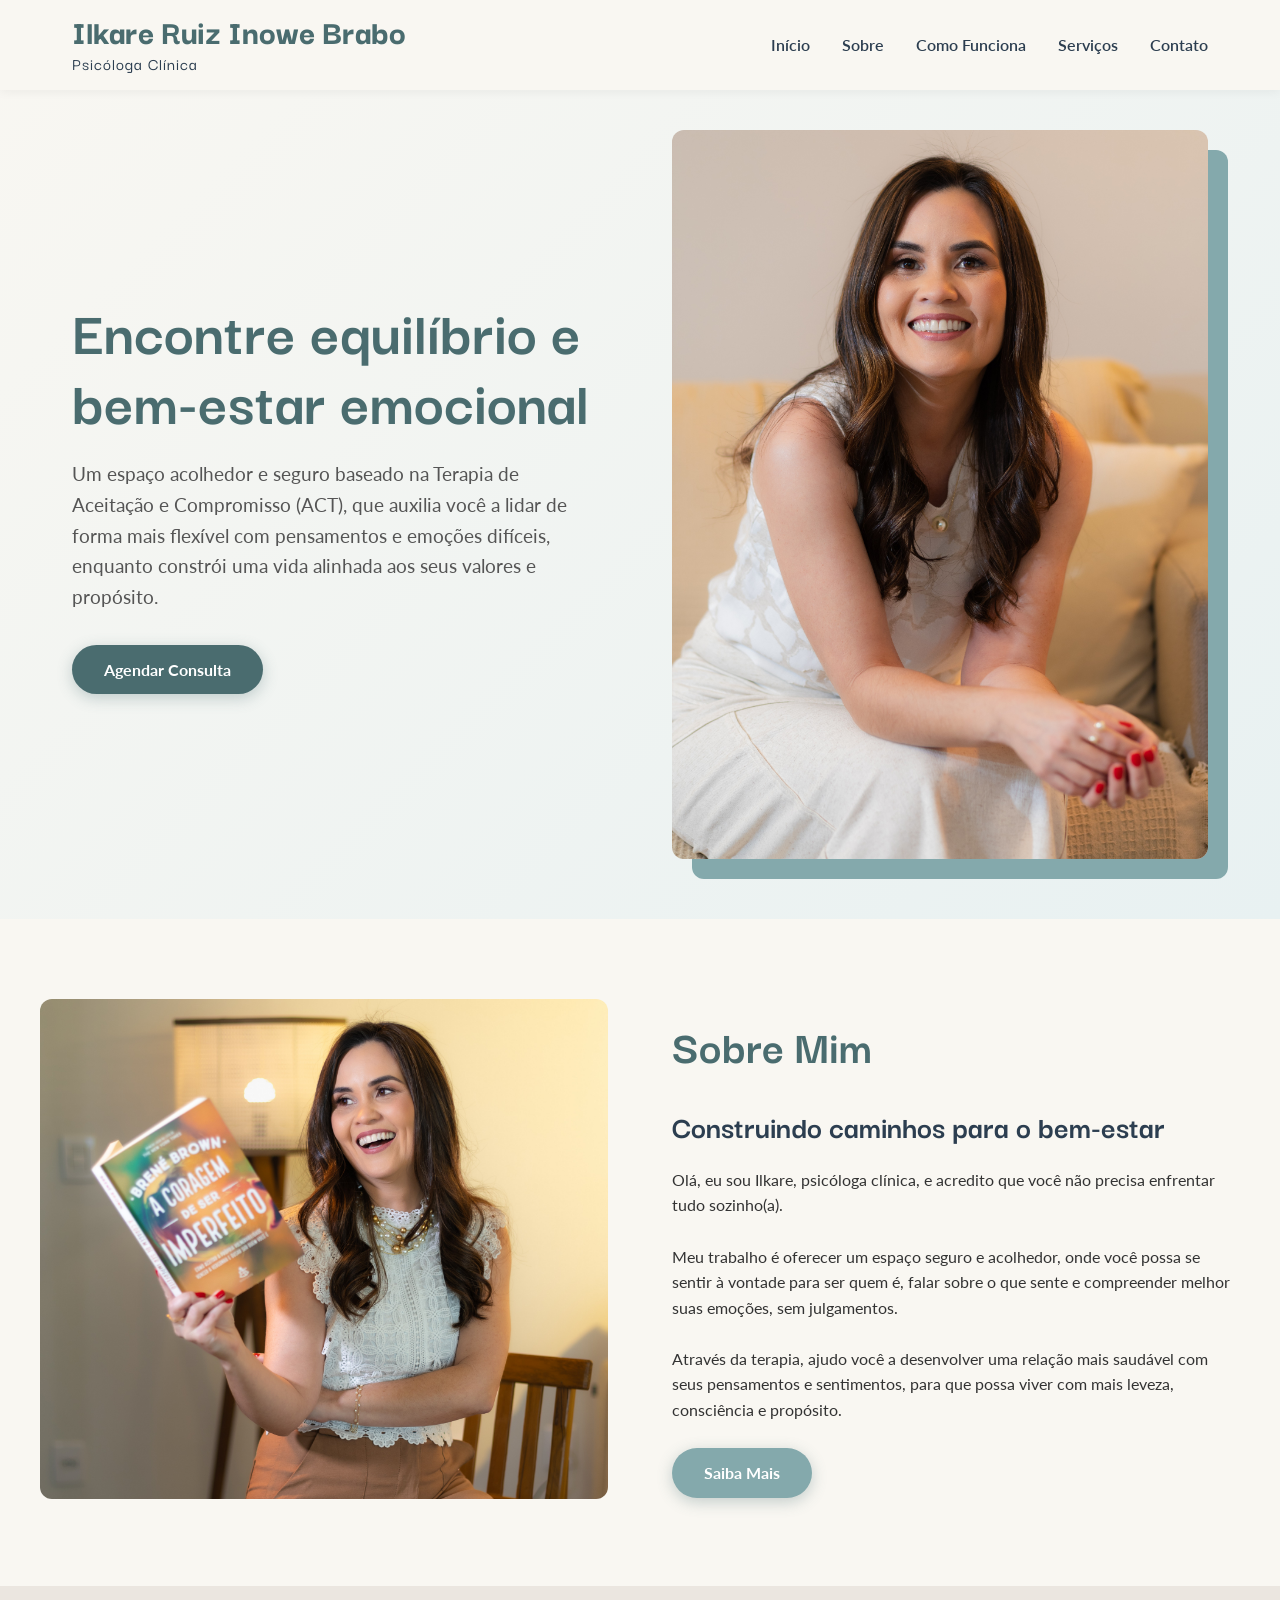
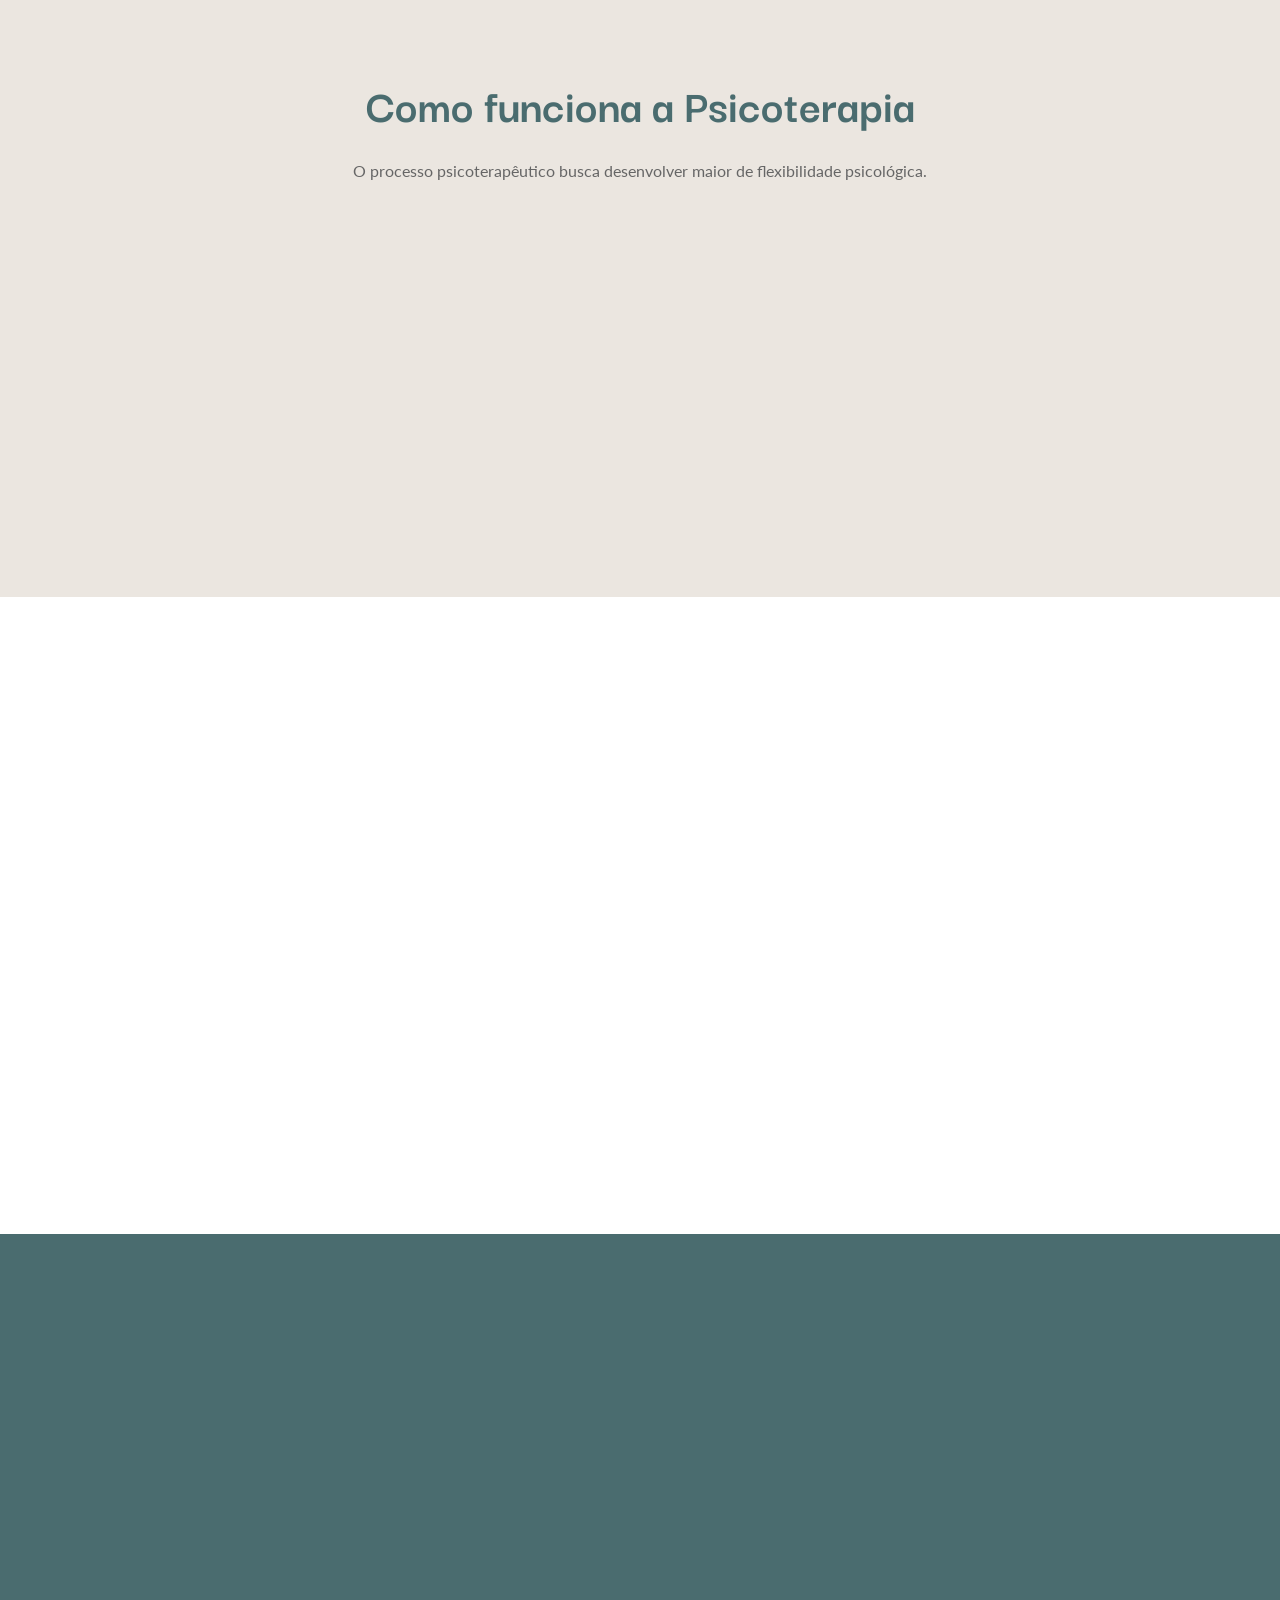
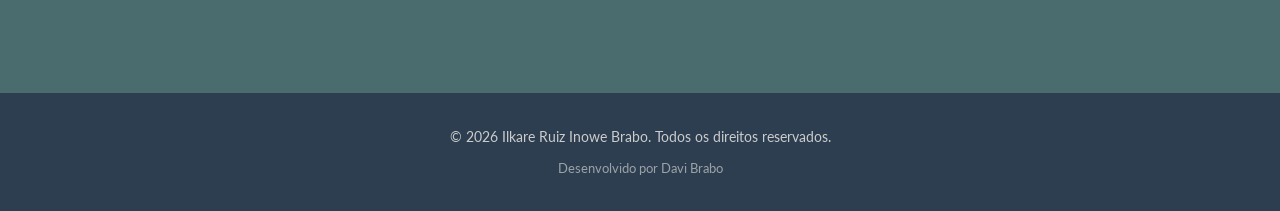
==== content/index.html @ 0fb1d7f4 "." ====
<!DOCTYPE html>
<html lang="pt-br">

<head>
    <meta charset="UTF-8">
    <meta name="viewport" content="width=device-width, initial-scale=1.0">
    <meta name="description"
        content="Psicologia Clínica - Atendimento especializado para equilíbrio emocional e bem-estar.">
    <link rel="stylesheet" href="estilos/estilo.css">
    <link rel="stylesheet" href="estilos/mediaquery.css">
    <link rel="stylesheet" href="https://fonts.googleapis.com/css2?family=Material+Symbols+Outlined" />
    <title>Ilkare Ruiz Brabo | Psicóloga Clínica</title>
    <meta name="google-site-verification" content="JiAU5RhtBglbFpOm03lmIRSncttemw6IICREUOoDnOw" />
</head>

<body>

    <header id="header">
        <div class="header-container">
            <div class="logo">
                <h1>Ilkare Ruiz Inowe Brabo</h1>
                <h2>Psicóloga Clínica</h2>
            </div>

            <span class="material-symbols-outlined" id="burguer" onclick="toggleMenu()">
                menu
            </span>

            <nav id="itens">
                <a href="#inicio" onclick="closeMenu()">Início</a>
                <a href="#sobre" onclick="closeMenu()">Sobre</a>
                <a href="#como-funciona" onclick="closeMenu()">Como Funciona</a>
                <a href="#servicos" onclick="closeMenu()">Serviços</a>
                <a href="#contato" onclick="closeMenu()">Contato</a>
            </nav>
        </div>
    </header>

    <section id="inicio">
        <div class="inicio-container">
            <div class="inicio-texto scroll-reveal">
                <h1>Encontre equilíbrio e bem-estar emocional</h1>
                <p>
                    Um espaço acolhedor e seguro baseado na Terapia de Aceitação e Compromisso (ACT), que auxilia você a lidar de forma mais flexível com pensamentos e emoções difíceis, enquanto constrói uma vida alinhada aos seus valores e propósito.
                </p>
                <a href="https://api.whatsapp.com/send?phone=5514996115090" class="btn-cta" target="_blank">Agendar
                    Consulta</a>
            </div>

            <div class="inicio-imagem scroll-reveal">
                <!-- Usando a imagem livro.png temporariamente, mas ideal seria uma foto profissional ou ilustra -->
                <img src="imagens/ILKARE BRABO - 2025-73.jpg" alt="Ambiente acolhedor de terapia">
            </div>
        </div>
    </section>

    <section id="sobre">
        <div class="sobre-container">
            <div class="sobre-imagem scroll-reveal">
                <img src="imagens/ILKARE BRABO - 2025-29.jpg" alt="Foto da Psicóloga">
            </div>
            <div class="sobre-texto scroll-reveal">
                <h2 class="section-title" style="text-align: left;">Sobre Mim</h2>
                <h3>Construindo caminhos para o bem-estar</h3>
                <p>
                    Olá, eu sou Ilkare, psicóloga clínica, e acredito que você não precisa enfrentar tudo sozinho(a).
                    <br><br>
                    Meu trabalho é oferecer um espaço seguro e acolhedor, onde você possa se sentir à vontade para ser
                    quem é, falar sobre o que sente e compreender melhor suas emoções, sem julgamentos.
                </p>
                <br>
                <p>
                    Através da terapia, ajudo você a desenvolver uma relação mais saudável com seus pensamentos e sentimentos, para que possa viver com mais leveza, consciência e propósito.
                </p>
                <br>
                <a onclick="abrirModal()" class="btn-cta"
                    style="background-color: var(--cor-secundaria); cursor: pointer; color: white;">Saiba Mais</a>
            </div>
        </div>
    </section>

    <section id="como-funciona">
        <h2 class="section-title scroll-reveal">Como funciona a Psicoterapia</h2>
        <p class="section-subtitle scroll-reveal">O processo psicoterapêutico busca desenvolver maior de flexibilidade
            psicológica.</p>

        <div class="steps-container">
            <div class="step-card scroll-reveal">
                <div class="step-number">01</div>
                <h3>Contato Inicial</h3>
                <p>Entre em contato pelo WhatsApp para tirar dúvidas e agendar seu primeiro horário.</p>
            </div>
            <div class="step-card scroll-reveal">
                <div class="step-number">02</div>
                <h3>Primeira Sessão</h3>
                <p>Um momento para nos conhecermos, entendermos suas demandas e alinharmos expectativas.</p>
            </div>
            <div class="step-card scroll-reveal">
                <div class="step-number">03</div>
                <h3>O Processo</h3>
                <p>Sessões semanais de 50 minutos de atendimento / Horário agendado / Avaliação e cuidado
                    individualizado</p>
            </div>
        </div>
    </section>

    <section id="servicos">
        <h2 class="section-title scroll-reveal">Áreas de Atuação</h2>
        <div class="servicos-grid">
            <div class="servico-card scroll-reveal">
                <span class="material-symbols-outlined"
                    style="font-size: 40px; color: var(--cor-primaria);">devices</span>
                <h3>Atendimento Online</h3>
                <!-- <ul style="text-align: left; padding-left: 20px; line-height: 1.8; margin-top: 10px;">
                    <li>Ansiedade e preocupação excessiva.</li>
                    <li>Estresse e sobrecarga emocional.</li>
                    <li>Autocrítica e baixa autoestima.</li>
                    <li>Dificuldade em lidar com emoções.</li>
                    <li>Relacionamentos e vínculos.</li>
                    <li>Momentos de transição (mudanças, decisões, fases da vida)</li>
                </ul> -->
                <p>Terapia no conforto da sua casa, com a mesma qualidade e ética do presencial.</p>
            </div>
            <div class="servico-card scroll-reveal">
                <span class="material-symbols-outlined"
                    style="font-size: 40px; color: var(--cor-primaria);">self_improvement</span>
                <h3>Psicoterapia Individual</h3>
                <ul style="text-align: left; padding-left: 20px; line-height: 1.8; margin-top: 10px;">
                    <li>Ansiedade e preocupação excessiva.</li>
                    <li>Estresse e sobrecarga emocional.</li>
                    <li>Autocrítica e baixa autoestima.</li>
                    <li>Dificuldade em lidar com emoções.</li>
                    <li>Relacionamentos e vínculos.</li>
                    <li>Momentos de transição (mudanças, decisões, fases da vida)</li>
                </ul>
            </div>
            <div class="servico-card scroll-reveal">
                <span class="material-symbols-outlined"
                    style="font-size: 40px; color: var(--cor-primaria);">psychology</span>
                <h3>Palestras e encontros</h3>
                <p>Levo conteúdos sobre saúde emocional de forma acessível, prática e
                    acolhedora, ajudando pessoas e grupos a lidarem melhor com seus pensamentos, emoções e desafios do
                    dia a dia.</p>
            </div>
        </div>
    </section>

    <section id="contato">
        <div class="contato-container scroll-reveal">
            <h2 class="section-title" style="color: white; margin-bottom: 0.5rem;">Vamos conversar?</h2>
            <p>Agende sua consulta ou tire suas dúvidas.</p>

            <div class="contato-info">
                <p>
                    <span class="material-symbols-outlined">mail</span>
                    ilkareib@gmail.com.br
                </p>
                <p>
                    <span class="material-symbols-outlined">call</span>
                    (14) 99159-9009
                </p>
            </div>

            <br>
            <a href="https://api.whatsapp.com/send?phone=5514996115090" class="btn-cta"
                style="background-color: white; color: var(--cor-primaria);">Chamar no WhatsApp</a>
        </div>
    </section>

    <!-- MODAL "SAIBA MAIS" -->
    <div id="modalSaibaMais" class="modal-overlay">
        <div class="modal-content">
            <span class="modal-close" onclick="fecharModal()">&times;</span>
            <div class="modal-body">
                <img src="imagens/livro.png" alt="Foto da Psicóloga" class="modal-img">
                <h2 class="section-title" style="margin-top: 0; font-size: 2rem;">Minha Trajetória</h2>
                <h3 style="text-align: center; color: var(--cor-secundaria); font-size: 1.2rem; margin-bottom: 1.5rem;">
                    Construindo caminhos para o bem-estar</h3>
                <br>
                <p><strong>Formação e Especializações:</strong><br> <strong>Psicóloga Clínica Especialista:</strong>Terapia
                    Cognitivo-Comportamental e Contextuais <br>
                    <strong>Qualificação Profissional</strong> - Graduada em Psicologia e Pedagogia <br>
                    <strong>Experiência Profissional</strong> - atuo ajudando pessoas a entender melhor suas emoções, pensamentos e
                    comportamentos, para construir uma vida com maior flexibilidade psicológica e sentido. <br>
                    </p>
                <p> <strong>Abordagem Terapêutica</strong> - focada na Terapia de Aceitação e compromisso para desenvolver flexibilidade
                    psicológica, aceitação da experiência interna e alinhamento de ações com seus valores pessoais.</p>
                <br>
                <div style="text-align: center; margin-top: 1.5rem;">
                    <a href="https://api.whatsapp.com/send?phone=5514996115090" class="btn-cta" target="_blank"
                        style="padding: 10px 20px; font-size: 0.9rem;">Agendar Consulta</a>
                </div>
            </div>
        </div>
    </div>

    <footer>
        <p>&copy; 2026 Ilkare Ruiz Inowe Brabo. Todos os direitos reservados.</p>
        <p style="font-size: 0.8rem; margin-top: 10px; opacity: 0.7;">Desenvolvido por Davi Brabo</p>
    </footer>

    <script src="javascript.js"></script>
</body>

</html>
---- content/estilos/estilo.css ----
@charset "UTF-8";

@import url('https://fonts.googleapis.com/css2?family=Darker+Grotesque:wght@300..900&family=Lato:wght@300;400;700&display=swap');

:root {
    /* Paleta de Cores - Inspirada em natureza e tranquilidade */
    --cor-primaria: #4A6C6F;
    /* Verde musgo suave */
    --cor-secundaria: #84A9AC;
    /* Azul esverdeado claro */
    --cor-fundo: #F9F7F2;
    /* Off-white quente */
    --cor-fundo-alt: #EBE6E0;
    /* Bege suave para seções alternadas */
    --cor-texto: #333333;
    --cor-titulo: #2C3E50;
    --cor-destaque: #D4A373;
    /* Um tom terroso/dourado para detalhes */
    --branco: #FFFFFF;

    /* Tipografia */
    --fonte-titulo: 'Darker Grotesque', sans-serif;
    --fonte-texto: 'Lato', sans-serif;

    /* Espaçamentos e Layout */
    --max-width: 1200px;
    --header-height: 90px;
    --border-radius: 12px;
}

* {
    margin: 0;
    padding: 0;
    box-sizing: border-box;
}

html {
    scroll-behavior: smooth;
    font-size: 16px;
}

body {
    font-family: var(--fonte-texto);
    background-color: var(--cor-fundo);
    color: var(--cor-texto);
    line-height: 1.6;
    overflow-x: hidden;
}

/* --- HEADER --- */
header {
    position: fixed;
    top: 0;
    left: 0;
    width: 100%;
    height: var(--header-height);
    background-color: rgba(249, 247, 242, 0.95);
    backdrop-filter: blur(10px);
    z-index: 1000;
    box-shadow: 0 2px 10px rgba(0, 0, 0, 0.05);
    transition: all 0.3s ease;
}

.header-container {
    max-width: var(--max-width);
    margin: 0 auto;
    height: 100%;
    display: flex;
    align-items: center;
    justify-content: space-between;
    padding: 0 2rem;
    transition: padding 0.5s ease-in-out;
}

.logo {
    display: flex;
    flex-direction: column;
    align-items: flex-start;
}

header h1 {
    font-family: var(--fonte-titulo);
    font-size: 2.2rem;
    color: var(--cor-primaria);
    font-weight: 800;
    line-height: 1;
}

header h2 {
    font-family: var(--fonte-titulo);
    font-size: 1.1rem;
    font-weight: 500;
    color: var(--cor-titulo);
    letter-spacing: 1px;
}

/* MENU */
#burguer {
    display: none;
    font-size: 2rem;
    cursor: pointer;
    color: var(--cor-primaria);
}

nav#itens {
    display: flex;
    gap: 2rem;
}

nav#itens a {
    text-decoration: none;
    color: var(--cor-titulo);
    font-weight: 600;
    font-size: 1rem;
    transition: color 0.3s ease;
    position: relative;
}

nav#itens a::after {
    content: '';
    position: absolute;
    width: 0;
    height: 2px;
    bottom: -4px;
    left: 0;
    background-color: var(--cor-destaque);
    transition: width 0.3s ease;
}

nav#itens a:hover {
    color: var(--cor-primaria);
}

nav#itens a:hover::after {
    width: 100%;
}

/* --- SECTION (INÍCIO) --- */
#inicio {
    padding-top: calc(var(--header-height) + 40px);
    padding-bottom: 60px;
    min-height: 90vh;
    display: flex;
    align-items: center;
    background: linear-gradient(135deg, var(--cor-fundo) 0%, #E8F1F2 100%);
}

.inicio-container {
    max-width: var(--max-width);
    margin: 0 auto;
    display: grid;
    grid-template-columns: 1fr 1fr;
    gap: 4rem;
    padding: 0 2rem;
    align-items: center;
    transition: all 0.5s ease-in-out;
}

.inicio-texto {
    transition: all 0.5s ease-in-out;
}

.inicio-texto h1 {
    font-family: var(--fonte-titulo);
    font-size: clamp(3rem, 5vw, 4.5rem);
    line-height: 1.1;
    color: var(--cor-primaria);
    margin-bottom: 1.5rem;
}

.inicio-texto p {
    font-size: 1.2rem;
    color: #555;
    margin-bottom: 2rem;
    max-width: 500px;
}

.btn-cta {
    display: inline-block;
    padding: 12px 32px;
    background-color: var(--cor-primaria);
    color: white;
    text-decoration: none;
    font-weight: 700;
    border-radius: 50px;
    transition: transform 0.3s ease, background-color 0.3s ease, box-shadow 0.3s ease;
    box-shadow: 0 4px 15px rgba(74, 108, 111, 0.3);
}

.btn-cta:hover {
    background-color: #3A5558;
    transform: translateY(-3px);
    box-shadow: 0 6px 20px rgba(74, 108, 111, 0.4);
}

.inicio-imagem {
    position: relative;
    display: flex;
    justify-content: center;
    transition: all 0.5s ease-in-out;
}

.inicio-imagem img {
    max-width: 100%;
    height: auto;
    border-radius: var(--border-radius);
    box-shadow: 20px 20px 0 var(--cor-secundaria);
    transition: transform 0.5s ease, box-shadow 0.5s ease-in-out;
}

.inicio-imagem:hover img {
    transform: scale(1.02);
}

/* --- SEÇÕES GERAIS --- */
section {
    padding: 80px 2rem;
}

.section-title {
    text-align: center;
    font-family: var(--fonte-titulo);
    font-size: 3rem;
    color: var(--cor-primaria);
    margin-bottom: 1rem;
}

.section-subtitle {
    text-align: center;
    max-width: 700px;
    margin: 0 auto 4rem auto;
    color: #666;
}

#sobre {
    background-color: var(--cor-branco);
}

.sobre-container {
    max-width: var(--max-width);
    margin: 0 auto;
    display: grid;
    grid-template-columns: 1fr 1fr;
    gap: 4rem;
    align-items: center;
    transition: all 0.5s ease-in-out;
}

.sobre-imagem img {
    width: 100%;
    border-radius: var(--border-radius);
    object-fit: cover;
    object-position: top;
    height: 100%;
    max-height: 500px;
    transition: transform .5s;
}

.sobre-imagem:hover img {
    transform: scale(1.01);
}

.sobre-texto h3 {
    font-family: var(--fonte-titulo);
    font-size: 2rem;
    color: var(--cor-titulo);
    margin-bottom: 1rem;
}

#como-funciona {
    background-color: var(--cor-fundo-alt);
}

.steps-container {
    max-width: var(--max-width);
    margin: 0 auto;
    display: grid;
    grid-template-columns: repeat(auto-fit, minmax(250px, 1fr));
    gap: 2rem;
    transition: all 0.5s ease-in-out;
}

.step-card {
    background: var(--branco);
    padding: 2rem;
    border-radius: var(--border-radius);
    border: 1px solid #eee;
    text-align: center;
    transition: all 0.3s ease;
}

.step-card:hover {
    border-color: var(--cor-secundaria);
    box-shadow: 0 10px 30px rgba(0, 0, 0, 0.08);
}

.step-number {
    font-family: var(--fonte-titulo);
    font-size: 4rem;
    color: var(--cor-secundaria);
    opacity: 0.5;
    line-height: 1;
    margin-bottom: 1rem;
}

.step-card h3 {
    color: var(--cor-primaria);
    margin-bottom: 1rem;
}

/* --- FIX: Centralizar o 3º card de "Como Funciona" em telas médias (2 colunas) --- */
@media (max-width: 920px) and (min-width: 630px) {
    .steps-container {
        /* Força a ser 2 colunas */
        grid-template-columns: 1fr 1fr;
    }
    .steps-container .step-card:last-child:nth-child(3) {
        /* O último e terceiro item estica por ambas colunas, mas enviamos pro centro */
        grid-column: 1 / -1;
        justify-self: center;
        /* Dá a largura exata que teria se fosse uma coluna normal do grid (50% menos a metade do gap de 2rem) */
        width: calc(50% - 1rem);
    }
}

#servicos {
    background-color: var(--branco);
}

.servicos-grid {
    max-width: var(--max-width);
    margin: 0 auto;
    display: grid;
    grid-template-columns: repeat(auto-fit, minmax(300px, 1fr));
    gap: 2rem;
    transition: all 0.5s ease-in-out;
}

.servico-card {
    background: var(--cor-fundo);
    padding: 2.5rem;
    border-radius: var(--border-radius);
    border: 1px solid #eee;
    transition: all 0.3s ease;
    text-align: center;
}

.servico-card:hover {
    border-color: var(--cor-secundaria);
    box-shadow: 0 10px 30px rgba(0, 0, 0, 0.08);
}

.servico-card h3 {
    color: var(--cor-primaria);
    margin-bottom: 1rem;
    font-size: 1.5rem;
}

/* --- FIX: Centralizar o 3º card de "Serviços" em telas médias (2 colunas) --- */
@media (max-width: 1040px) and (min-width: 690px) {
    .servicos-grid {
        grid-template-columns: 1fr 1fr;
    }
    .servicos-grid .servico-card:last-child:nth-child(3) {
        grid-column: 1 / -1;
        justify-self: center;
        width: calc(50% - 1rem); 
    }
}

/* --- CONTATO --- */
#contato {
    background-color: var(--cor-primaria);
    color: white;
    text-align: center;
}

.contato-container {
    max-width: 800px;
    margin: 0 auto;
}

#contato h2 {
    color: white;
}

.contato-info {
    margin-top: 2rem;
    font-size: 1.2rem;
}

.contato-info p {
    margin: 10px 0;
    display: flex;
    align-items: center;
    justify-content: center;
    gap: 10px;
}

footer {
    background-color: #2C3E50;
    color: #ccc;
    padding: 2rem;
    text-align: center;
    font-size: 0.9rem;
}

/* --- ANIMAÇÕES E RESPONSIVIDADE --- */
.scroll-reveal {
    opacity: 0;
    transform: translateY(30px);
    transition: all 0.8s cubic-bezier(0.5, 0, 0, 1);
}

.scroll-reveal.visible {
    opacity: 1;
    transform: translateY(0);
}

/* --- MODAL --- */
.modal-overlay {
    position: fixed;
    top: 0;
    left: 0;
    width: 100%;
    height: 100%;
    background-color: rgba(0, 0, 0, 0.6);
    z-index: 2000;
    display: none;
    align-items: center;
    justify-content: center;
    opacity: 0;
    transition: opacity 0.3s ease;
}

.modal-overlay.active {
    display: flex;
    opacity: 1;
}

.modal-content {
    background-color: var(--branco);
    padding: 2.5rem;
    border-radius: var(--border-radius);
    max-width: 600px;
    width: 90%;
    max-height: 85vh;
    overflow-y: auto;
    position: relative;
    transform: translateY(20px);
    transition: transform 0.3s ease;
    box-shadow: 0 15px 30px rgba(0,0,0,0.2);
}

.modal-overlay.active .modal-content {
    transform: translateY(0);
}

.modal-close {
    position: absolute;
    top: 15px;
    right: 20px;
    font-size: 2.5rem;
    color: #999;
    cursor: pointer;
    line-height: 1;
    transition: color 0.2s;
}

.modal-close:hover {
    color: var(--cor-primaria);
}

.modal-img {
    width: 120px;
    height: 120px;
    border-radius: 50%;
    object-fit: cover;
    display: block;
    margin: 0 auto 1.5rem auto;
    box-shadow: 0 5px 15px rgba(0,0,0,0.1);
}
---- content/estilos/mediaquery.css ----
@charset "UTF-8";

@media (max-width: 768px) {
    header {
        padding: 0 1rem;
    }

    .header-container {
        padding: 0;
    }

    #burguer {
        display: block;
    }

    nav#itens {
        display: block;
        position: absolute;
        top: var(--header-height);
        right: 0;
        background-color: var(--branco);
        width: 100%;
        height: 0;
        overflow: hidden;
        transition: height 0.3s ease;
        box-shadow: 0 4px 6px rgba(0, 0, 0, 0.1);
        text-align: center;
    }

    nav#itens.ativo {
        height: auto;
        padding-bottom: 20px;
        border-top: 1px solid #eee;
    }

    nav#itens a {
        display: block;
        padding: 15px;
        color: var(--cor-texto);
        border-bottom: 1px solid #f0f0f0;
    }

    .inicio-container,
    .sobre-container {
        grid-template-columns: 1fr;
        text-align: center;
    }

    .inicio-texto {
        margin: 0 auto;
    }

    .inicio-imagem {
        order: -1;
        /* Imagem acima no mobile */
        margin-bottom: 2rem;
    }

    .inicio-imagem img {
        box-shadow: 10px 10px 0 var(--cor-secundaria);
    }
}
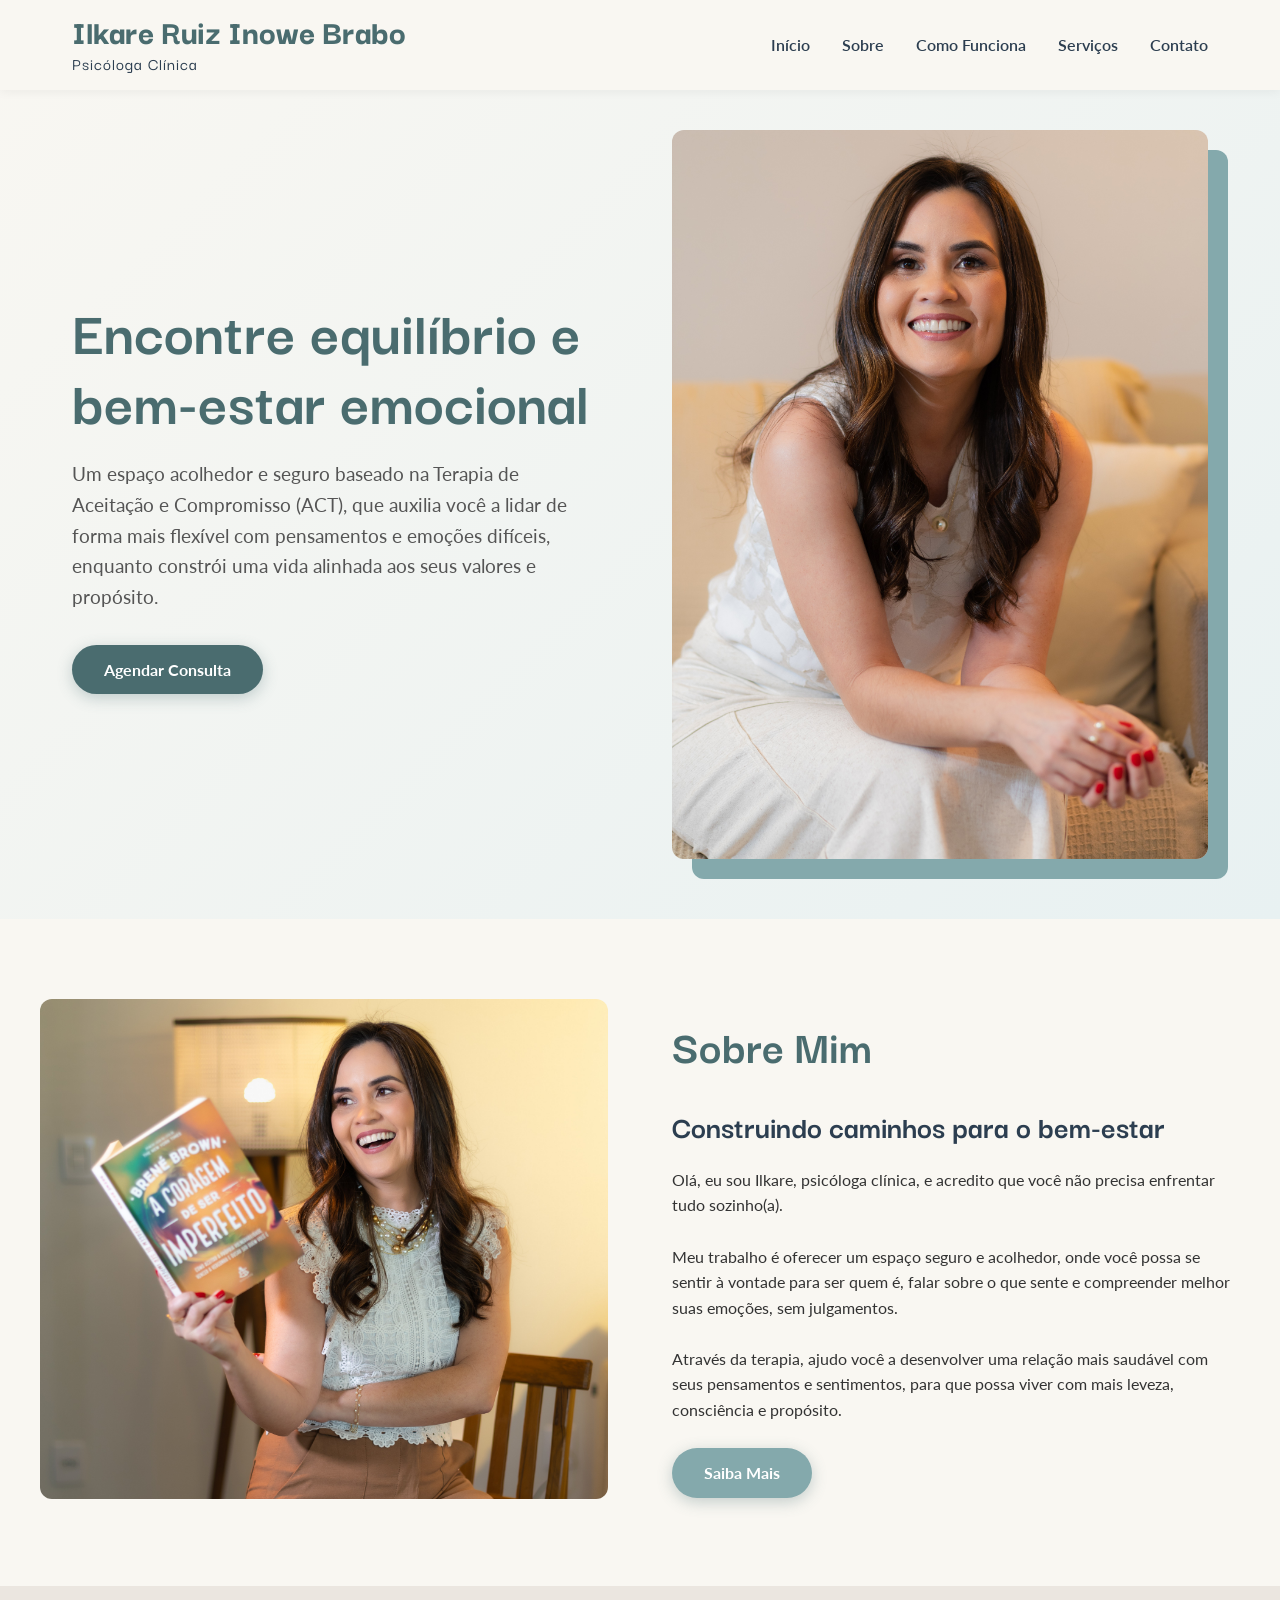
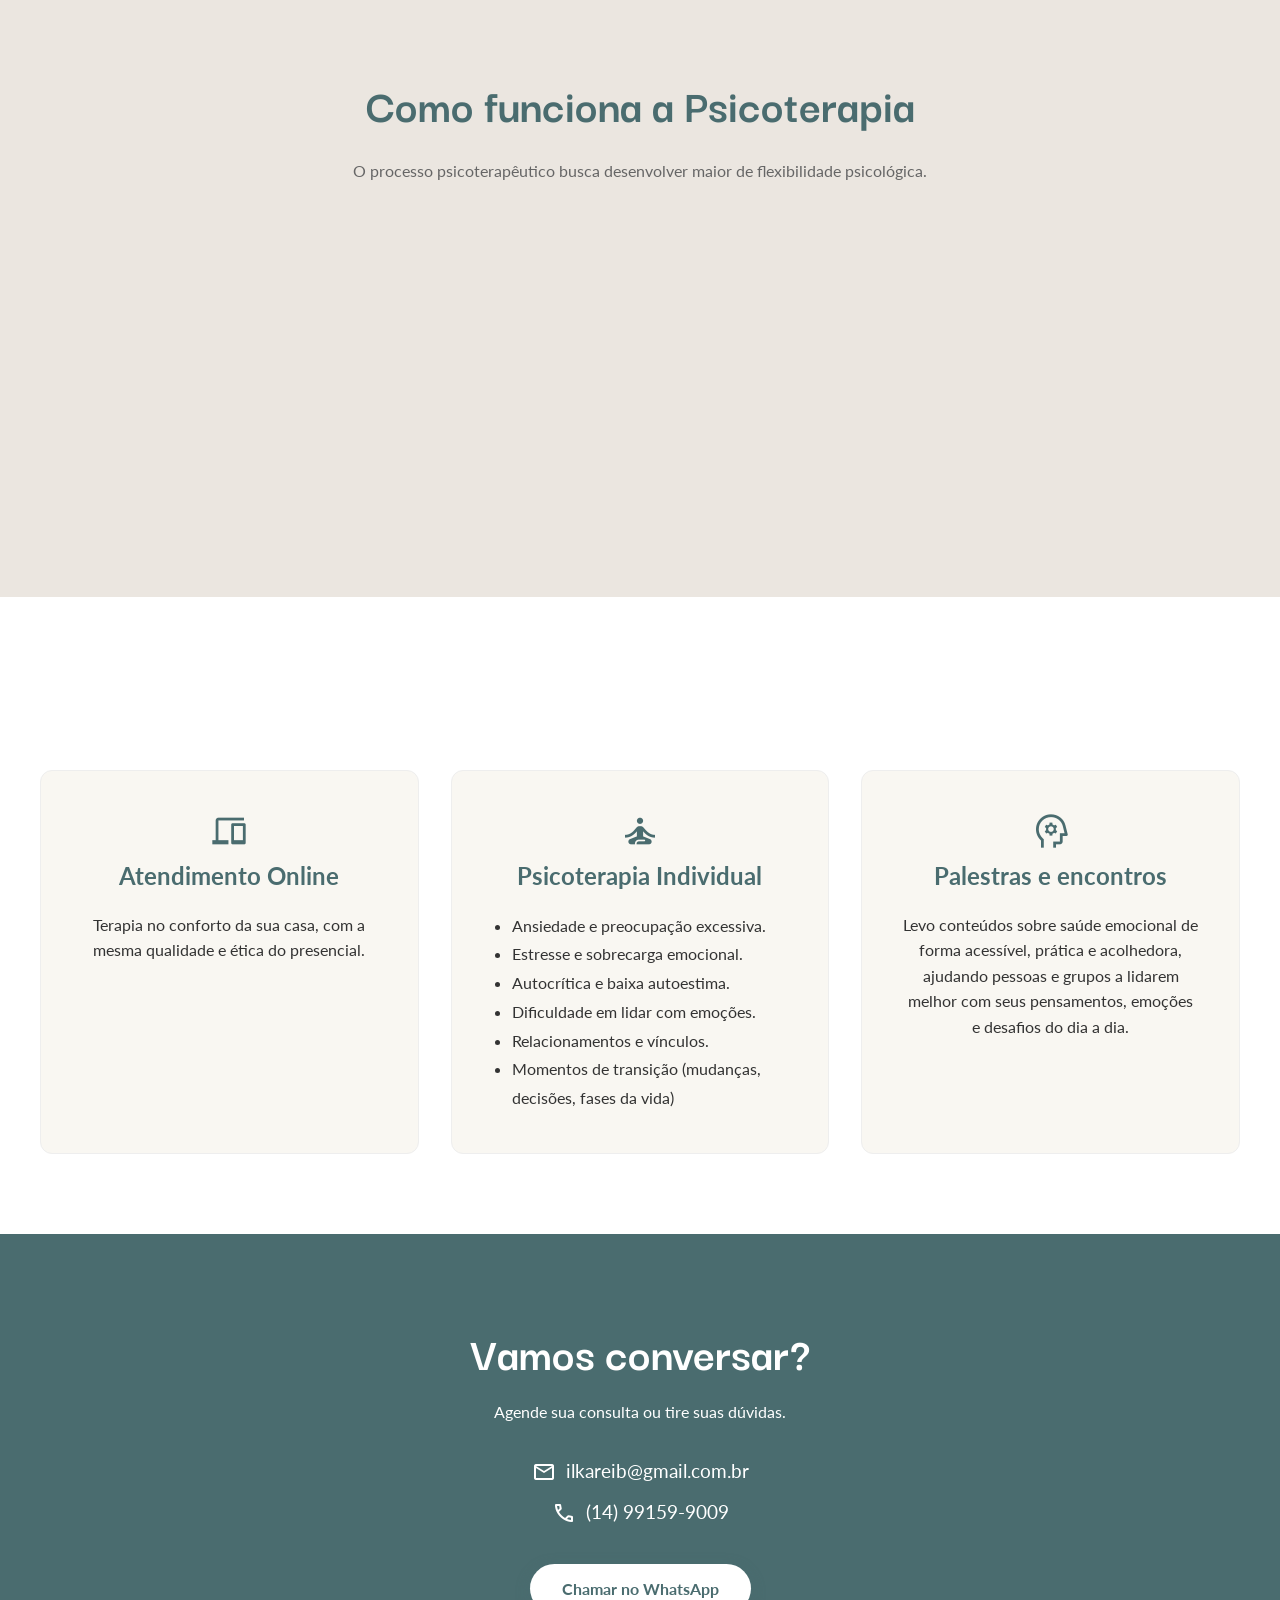
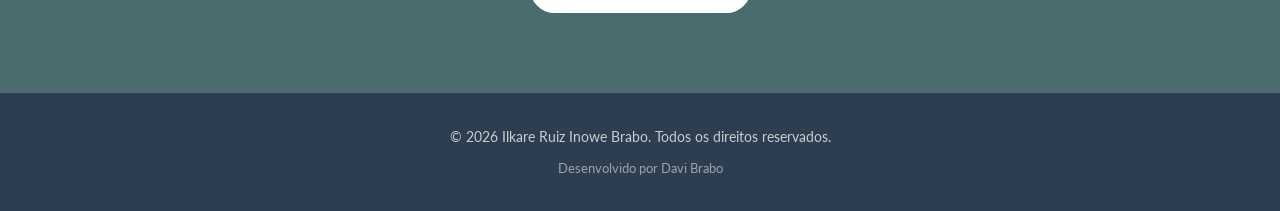
==== commit e15b8b48: "." ====
--- a/content/index.html
+++ b/content/index.html
@@ -4,13 +4,19 @@
 <head>
     <meta charset="UTF-8">
     <meta name="viewport" content="width=device-width, initial-scale=1.0">
-    <meta name="description"
-        content="Psicologia Clínica - Atendimento especializado para equilíbrio emocional e bem-estar.">
     <link rel="stylesheet" href="estilos/estilo.css">
     <link rel="stylesheet" href="estilos/mediaquery.css">
     <link rel="stylesheet" href="https://fonts.googleapis.com/css2?family=Material+Symbols+Outlined" />
     <title>Ilkare Ruiz Brabo | Psicóloga Clínica</title>
     <meta name="google-site-verification" content="JiAU5RhtBglbFpOm03lmIRSncttemw6IICREUOoDnOw" />
+
+    <!--  Descrição do Conteúdo  -->
+    <meta name="title" content="Psicóloga Clínica | Terapia Online | Ilkare Psi">
+
+    <meta name="description" content="Psicóloga clínica especializada em Terapia Cognitivo-Comportamental (TCC) e Terapia de Aceitação e Compromisso (ACT). Atendimento acolhedor para promover bem-estar emocional e qualidade de vida.">
+
+    <meta name="keywords" content="psicóloga, psicóloga clínica, terapia online, psicoterapia, TCC, ACT, saúde mental, ansiedade, autoestima, bem-estar emocional">
+
 </head>
 
 <body>
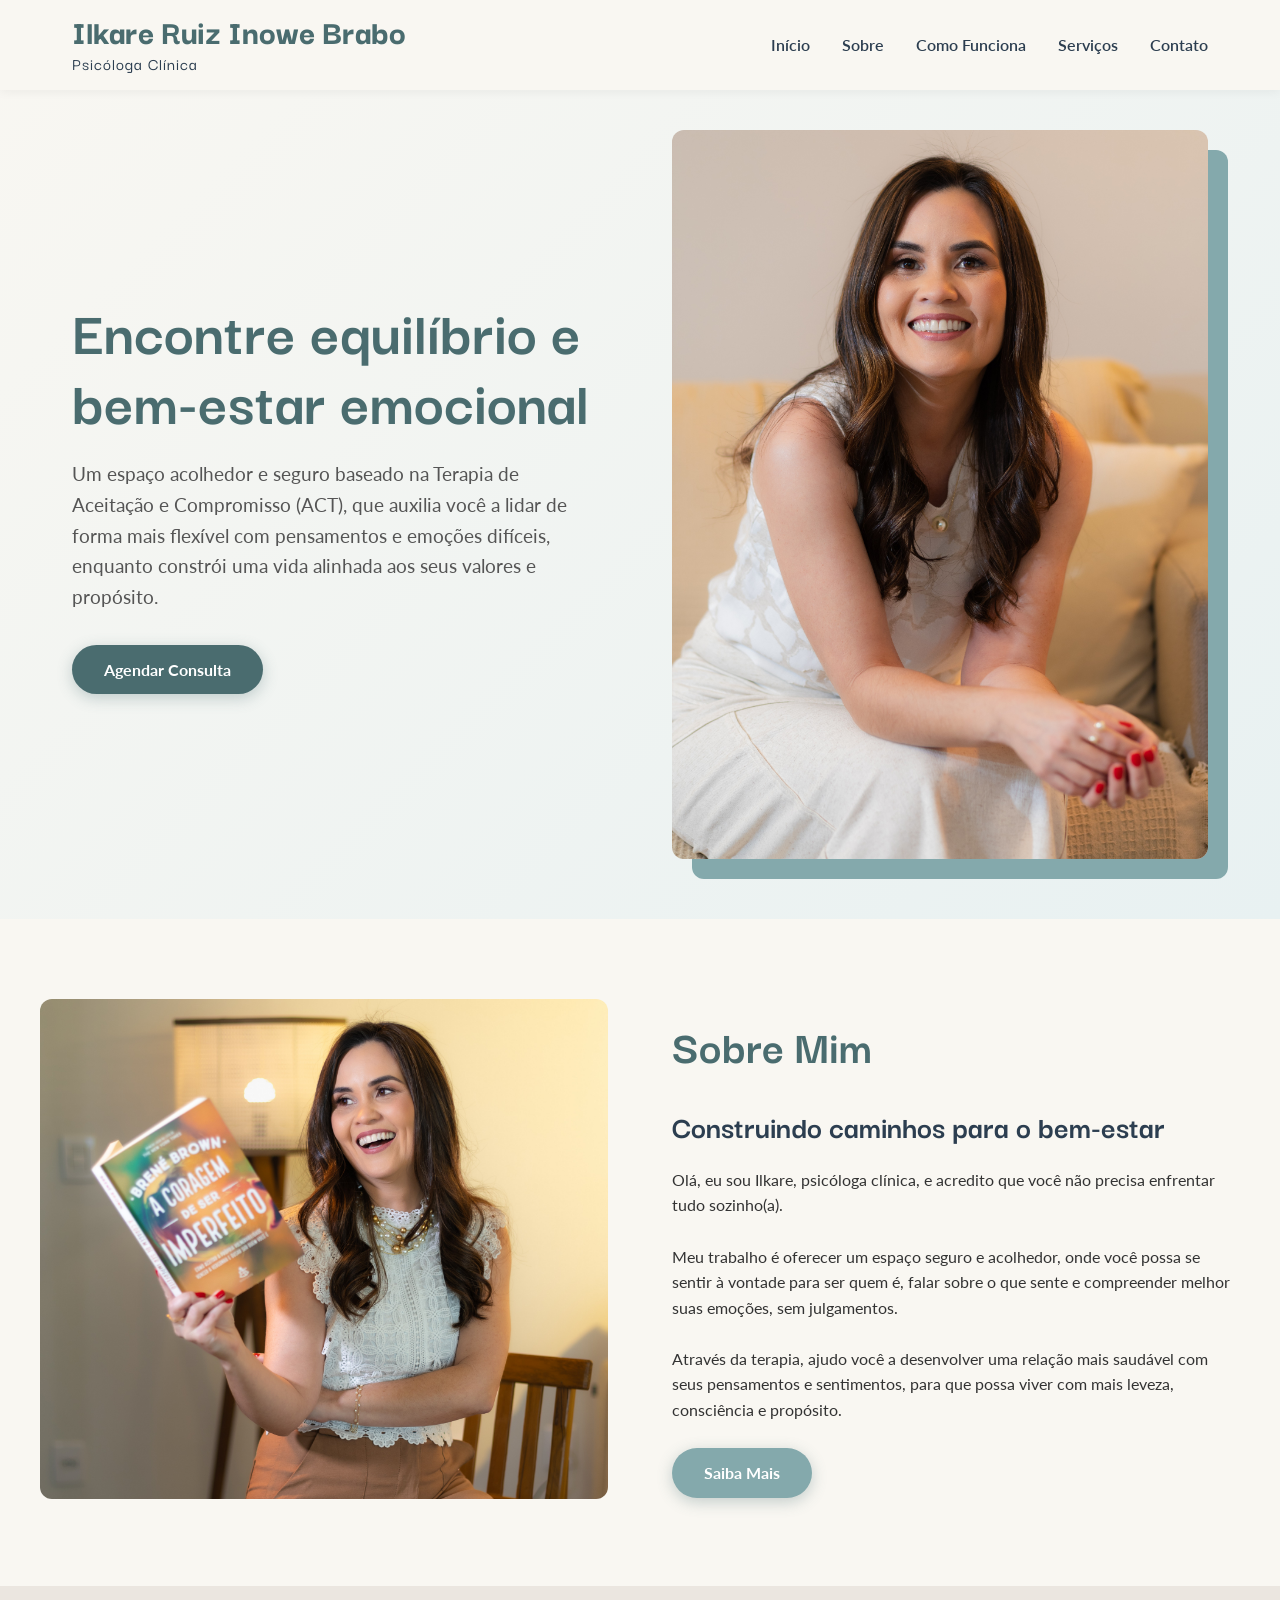
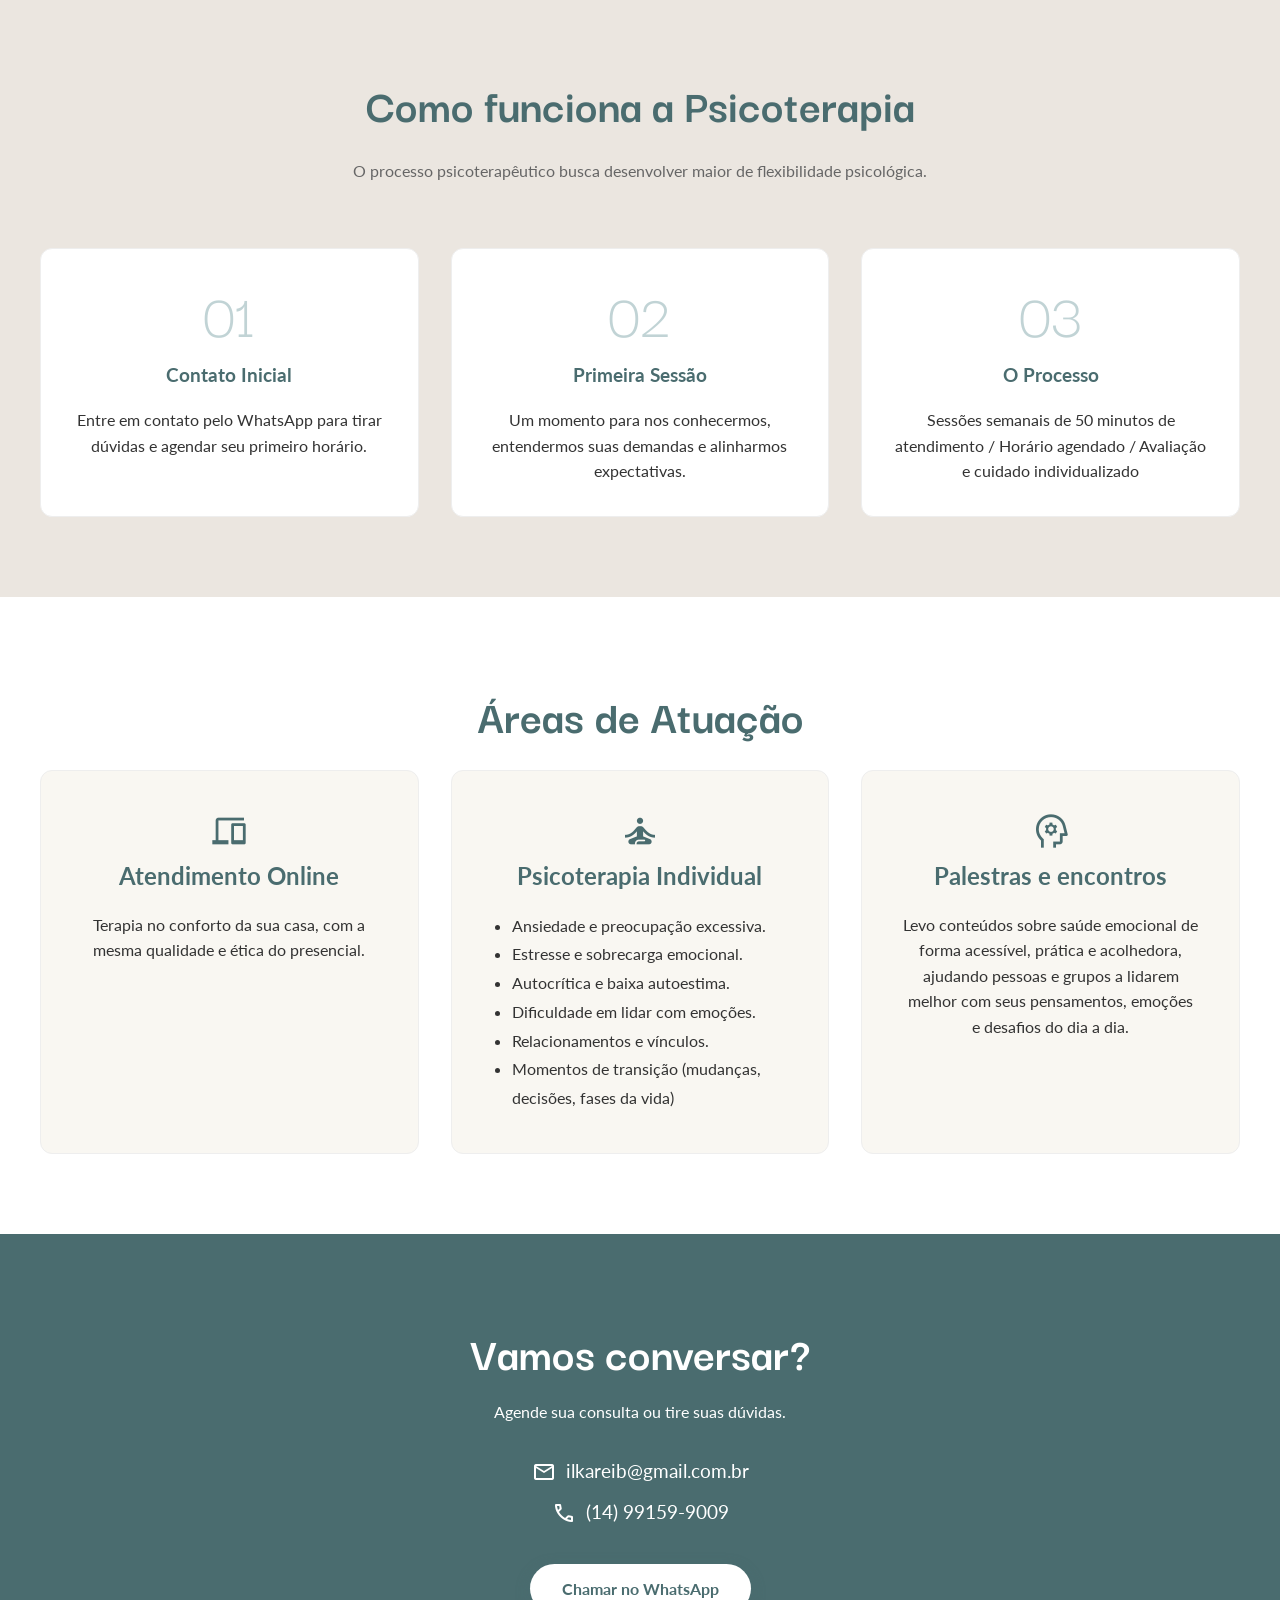
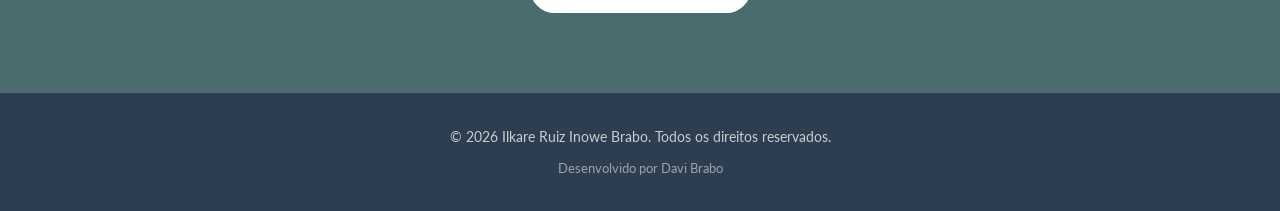
==== commit cae80ca0: "." ====
--- a/content/index.html
+++ b/content/index.html
@@ -16,6 +16,13 @@
     <meta name="description" content="Psicóloga clínica especializada em Terapia Cognitivo-Comportamental (TCC) e Terapia de Aceitação e Compromisso (ACT). Atendimento acolhedor para promover bem-estar emocional e qualidade de vida.">
 
     <meta name="keywords" content="psicóloga, psicóloga clínica, terapia online, psicoterapia, TCC, ACT, saúde mental, ansiedade, autoestima, bem-estar emocional">
+
+    <!-- Open Graph (WhatsApp, Facebook, Discord etc.) -->
+    <meta property="og:type" content="website">
+    <meta property="og:url" content="https://ilkarepsi.com">
+    <meta property="og:title" content="Ilkare Psi | Psicóloga Clínica">
+    <meta property="og:description" content="Atendimento psicológico acolhedor com foco em saúde emocional, bem-estar e qualidade de vida.">
+    <meta property="og:image" content="https://davifire-git.github.io/Pessoal/content/imagens/ILKARE BRABO - 2025-73.jpg">
 
 </head>
 
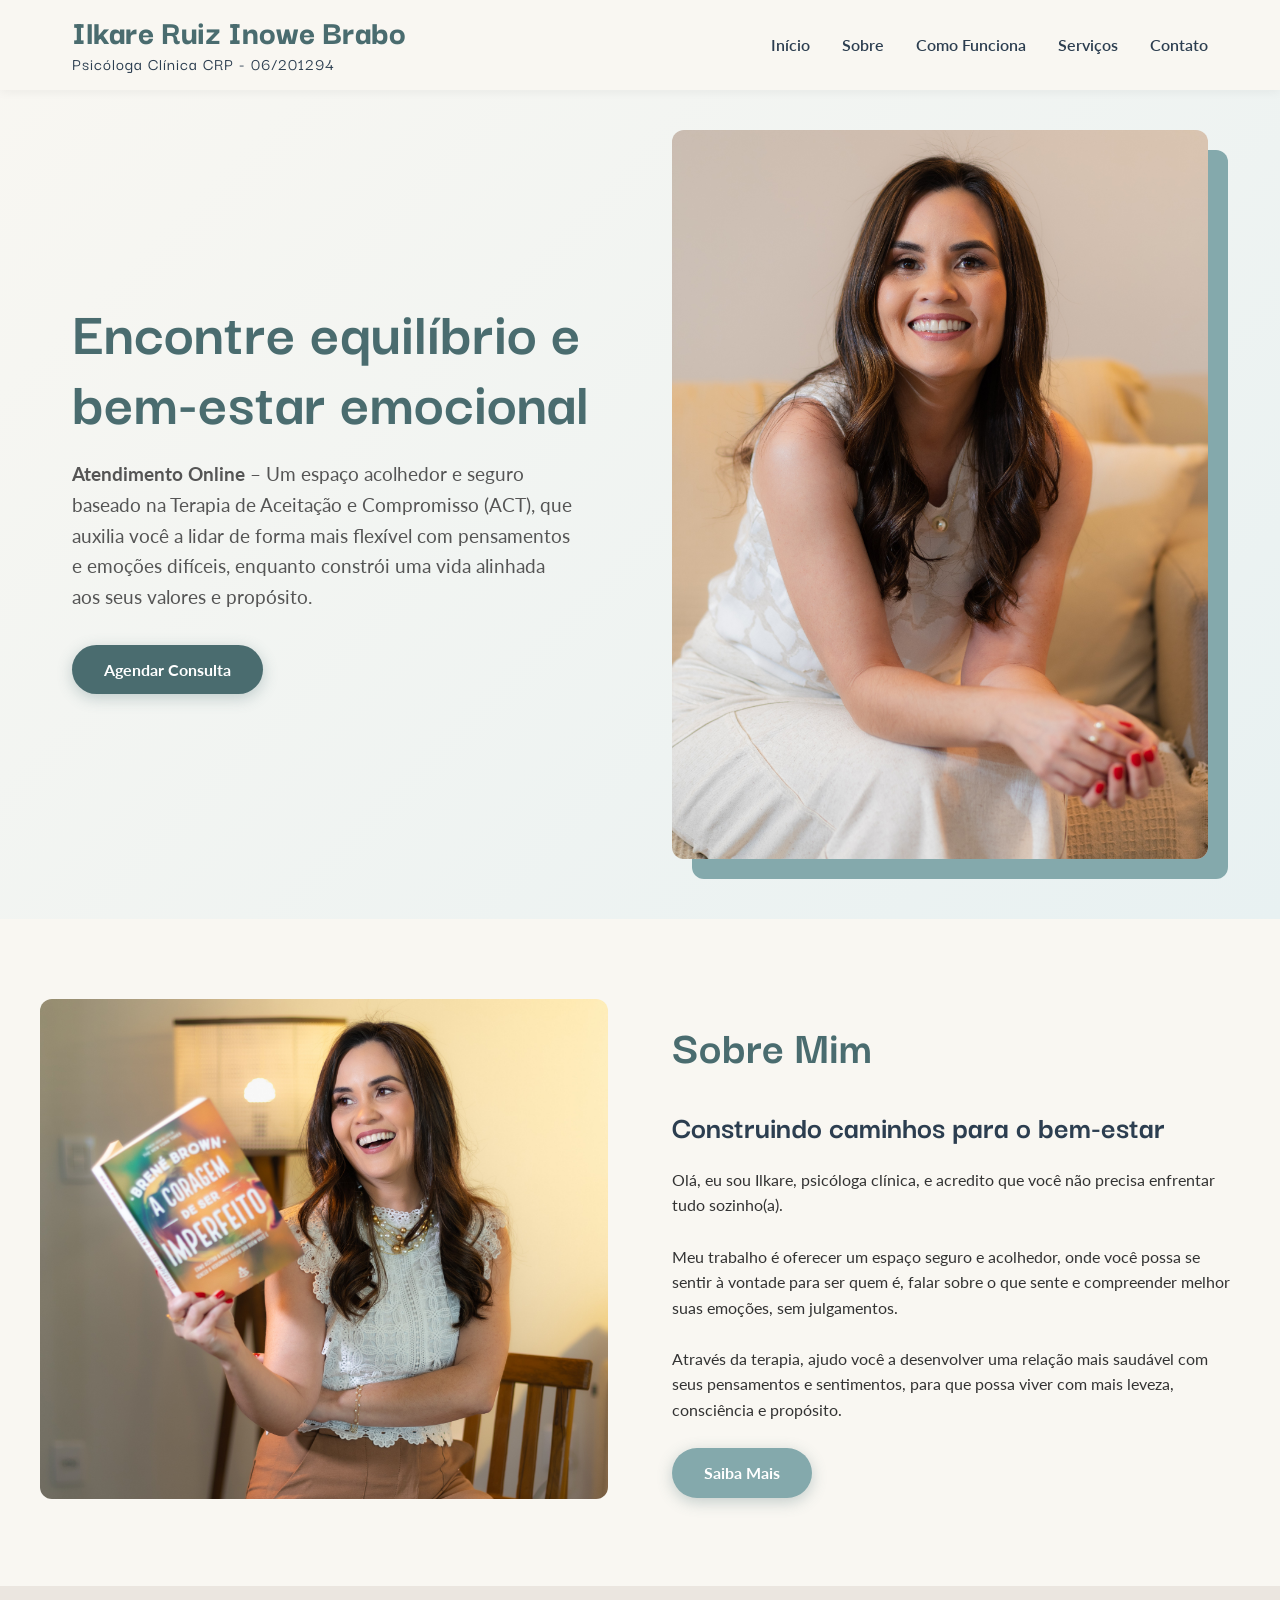
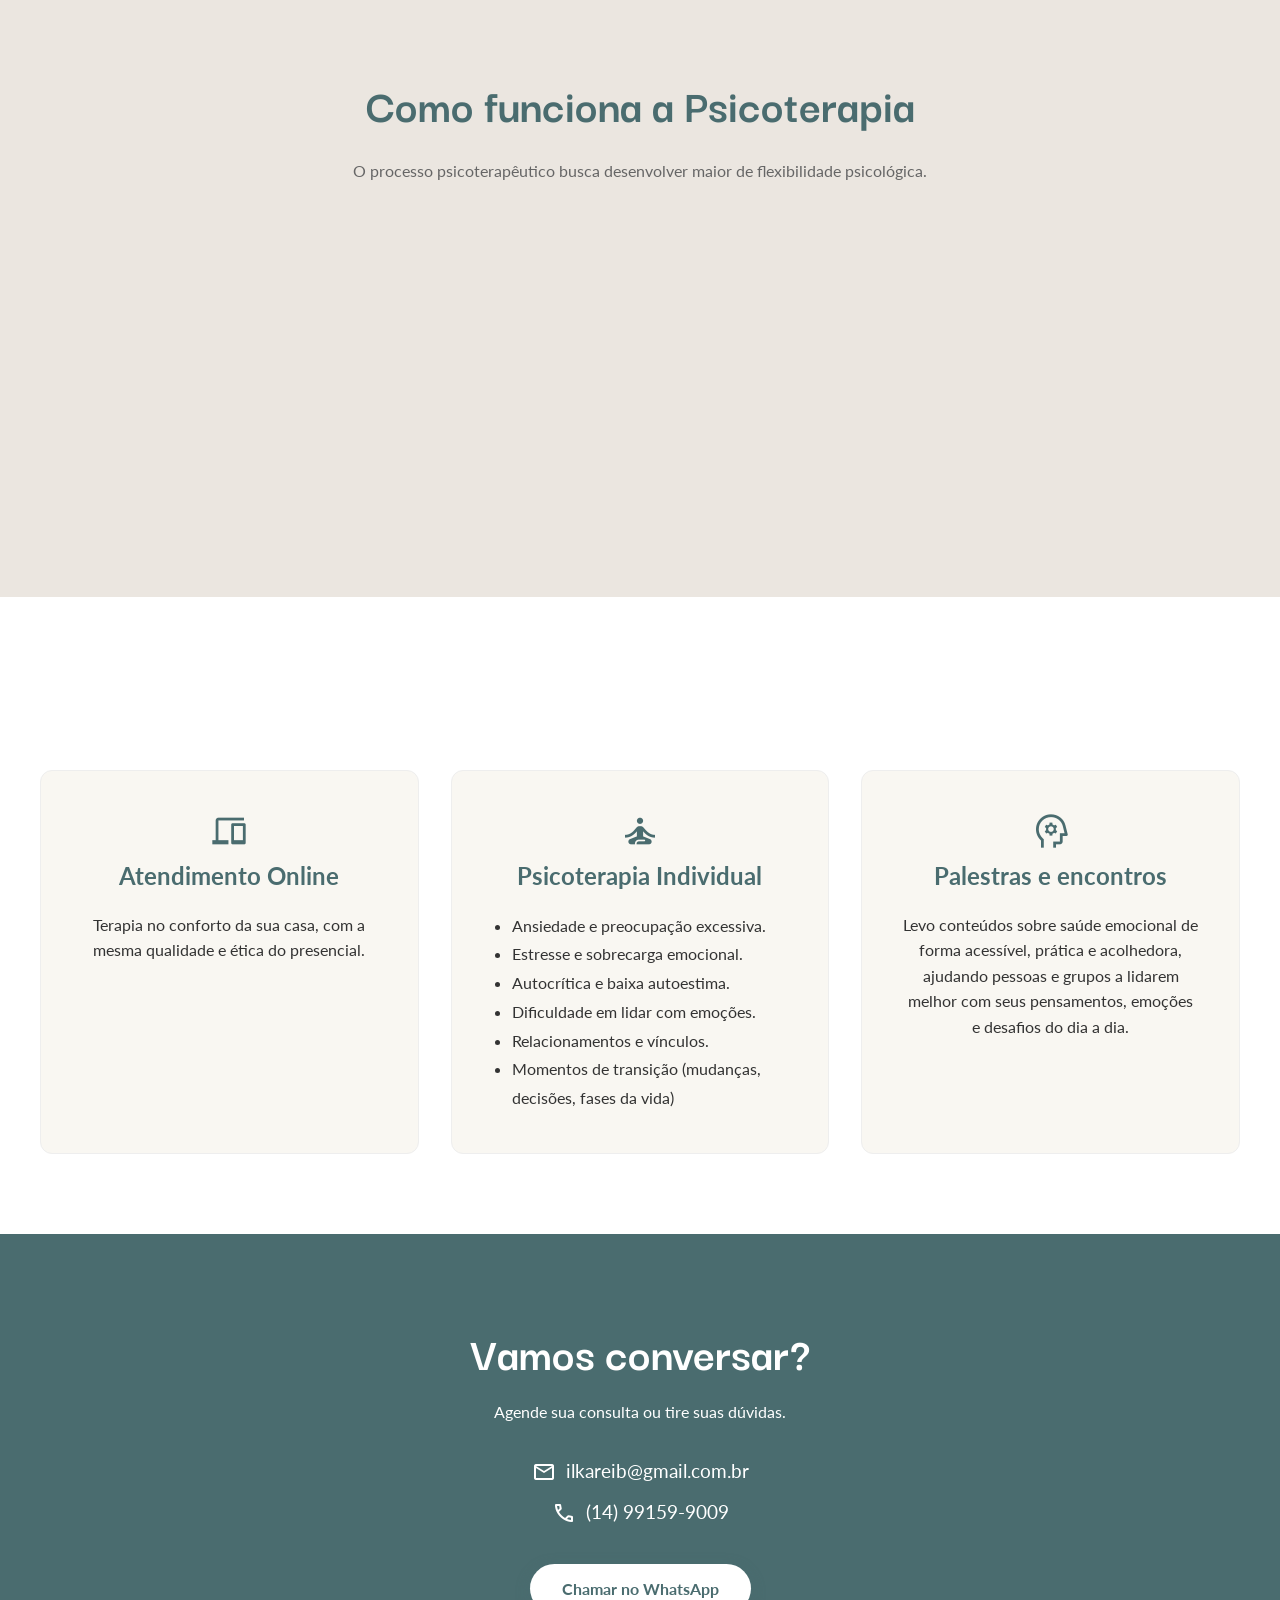
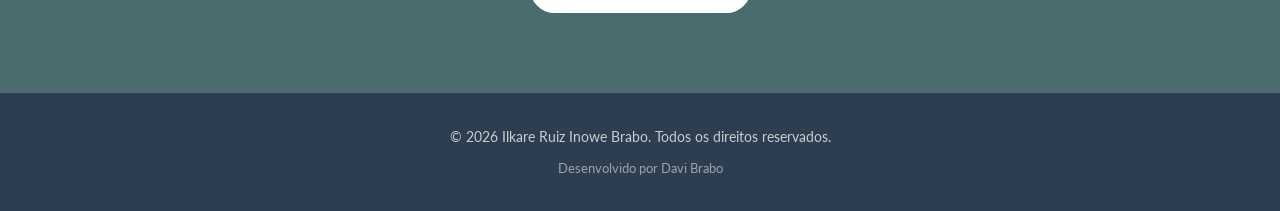
==== commit cb4c396b: "." ====
--- a/content/index.html
+++ b/content/index.html
@@ -13,16 +13,20 @@
     <!--  Descrição do Conteúdo  -->
     <meta name="title" content="Psicóloga Clínica | Terapia Online | Ilkare Psi">
 
-    <meta name="description" content="Psicóloga clínica especializada em Terapia Cognitivo-Comportamental (TCC) e Terapia de Aceitação e Compromisso (ACT). Atendimento acolhedor para promover bem-estar emocional e qualidade de vida.">
-
-    <meta name="keywords" content="psicóloga, psicóloga clínica, terapia online, psicoterapia, TCC, ACT, saúde mental, ansiedade, autoestima, bem-estar emocional">
+    <meta name="description"
+        content="Psicóloga clínica especializada em Terapia Cognitivo-Comportamental (TCC) e Terapia de Aceitação e Compromisso (ACT). Atendimento acolhedor para promover bem-estar emocional e qualidade de vida.">
+
+    <meta name="keywords"
+        content="psicóloga, psicóloga clínica, terapia online, psicoterapia, TCC, ACT, saúde mental, ansiedade, autoestima, bem-estar emocional">
 
     <!-- Open Graph (WhatsApp, Facebook, Discord etc.) -->
     <meta property="og:type" content="website">
-    <meta property="og:url" content="https://ilkarepsi.com">
+    <meta property="og:url" content="https://davifire-git.github.io/Pessoal/content/index.html">
     <meta property="og:title" content="Ilkare Psi | Psicóloga Clínica">
-    <meta property="og:description" content="Atendimento psicológico acolhedor com foco em saúde emocional, bem-estar e qualidade de vida.">
-    <meta property="og:image" content="https://davifire-git.github.io/Pessoal/content/imagens/ILKARE BRABO - 2025-73.jpg">
+    <meta property="og:description"
+        content="Atendimento psicológico acolhedor com foco em saúde emocional, bem-estar e qualidade de vida.">
+    <meta property="og:image"
+        content="https://davifire-git.github.io/Pessoal/content/imagens/ILKARE BRABO - 2025-73.jpg">
 
 </head>
 
@@ -32,7 +36,7 @@
         <div class="header-container">
             <div class="logo">
                 <h1>Ilkare Ruiz Inowe Brabo</h1>
-                <h2>Psicóloga Clínica</h2>
+                <h2>Psicóloga Clínica <span class="crp-badge">CRP - 06/201294</span></h2>
             </div>
 
             <span class="material-symbols-outlined" id="burguer" onclick="toggleMenu()">
@@ -54,7 +58,9 @@
             <div class="inicio-texto scroll-reveal">
                 <h1>Encontre equilíbrio e bem-estar emocional</h1>
                 <p>
-                    Um espaço acolhedor e seguro baseado na Terapia de Aceitação e Compromisso (ACT), que auxilia você a lidar de forma mais flexível com pensamentos e emoções difíceis, enquanto constrói uma vida alinhada aos seus valores e propósito.
+                    <strong>Atendimento Online</strong> – Um espaço acolhedor e seguro baseado na Terapia de Aceitação e
+                    Compromisso (ACT), que auxilia você a lidar de forma mais flexível com pensamentos e emoções
+                    difíceis, enquanto constrói uma vida alinhada aos seus valores e propósito.
                 </p>
                 <a href="https://api.whatsapp.com/send?phone=5514996115090" class="btn-cta" target="_blank">Agendar
                     Consulta</a>
@@ -83,7 +89,8 @@
                 </p>
                 <br>
                 <p>
-                    Através da terapia, ajudo você a desenvolver uma relação mais saudável com seus pensamentos e sentimentos, para que possa viver com mais leveza, consciência e propósito.
+                    Através da terapia, ajudo você a desenvolver uma relação mais saudável com seus pensamentos e
+                    sentimentos, para que possa viver com mais leveza, consciência e propósito.
                 </p>
                 <br>
                 <a onclick="abrirModal()" class="btn-cta"
@@ -190,13 +197,16 @@
                 <h3 style="text-align: center; color: var(--cor-secundaria); font-size: 1.2rem; margin-bottom: 1.5rem;">
                     Construindo caminhos para o bem-estar</h3>
                 <br>
-                <p><strong>Formação e Especializações:</strong><br> <strong>Psicóloga Clínica Especialista:</strong>Terapia
+                <p><strong>Formação e Especializações:</strong><br> <strong>Psicóloga Clínica
+                        Especialista:</strong>Terapia
                     Cognitivo-Comportamental e Contextuais <br>
                     <strong>Qualificação Profissional</strong> - Graduada em Psicologia e Pedagogia <br>
-                    <strong>Experiência Profissional</strong> - atuo ajudando pessoas a entender melhor suas emoções, pensamentos e
+                    <strong>Experiência Profissional</strong> - atuo ajudando pessoas a entender melhor suas emoções,
+                    pensamentos e
                     comportamentos, para construir uma vida com maior flexibilidade psicológica e sentido. <br>
-                    </p>
-                <p> <strong>Abordagem Terapêutica</strong> - focada na Terapia de Aceitação e compromisso para desenvolver flexibilidade
+                </p>
+                <p> <strong>Abordagem Terapêutica</strong> - focada na Terapia de Aceitação e compromisso para
+                    desenvolver flexibilidade
                     psicológica, aceitação da experiência interna e alinhamento de ações com seus valores pessoais.</p>
                 <br>
                 <div style="text-align: center; margin-top: 1.5rem;">
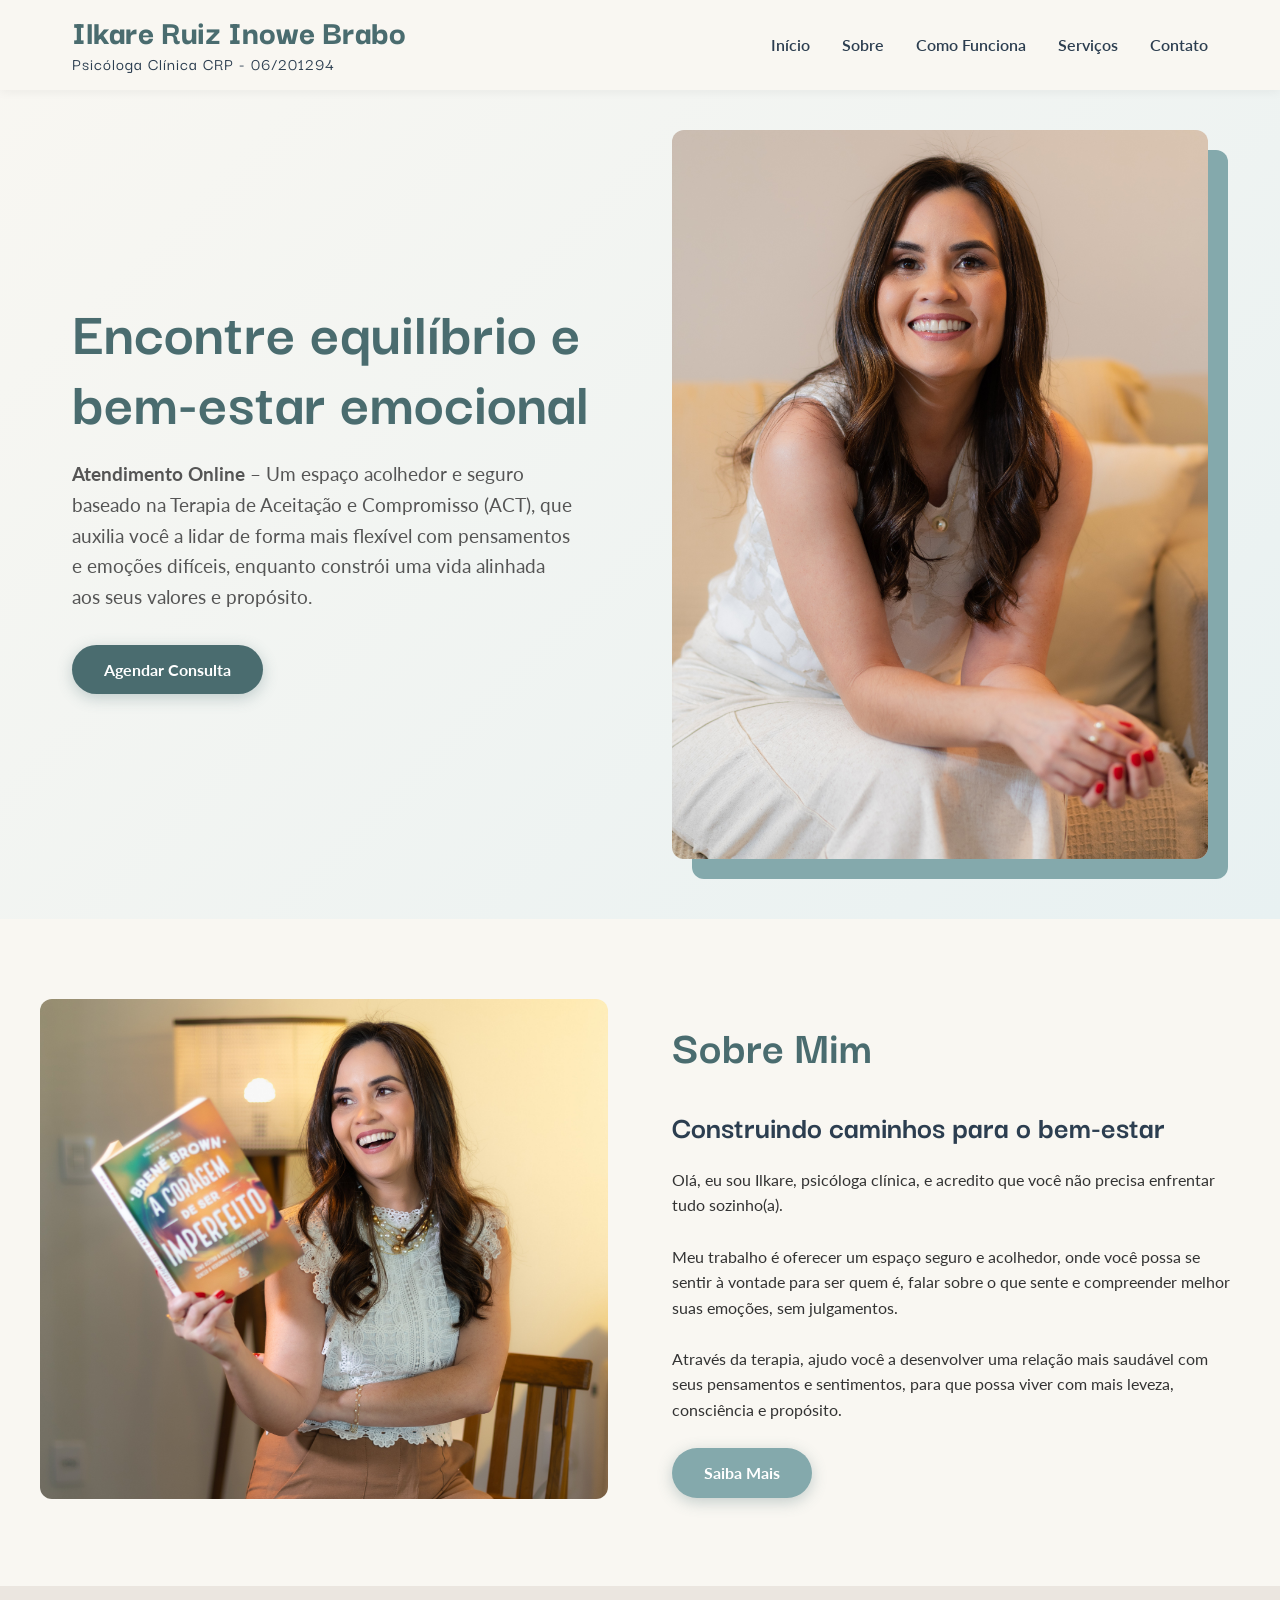
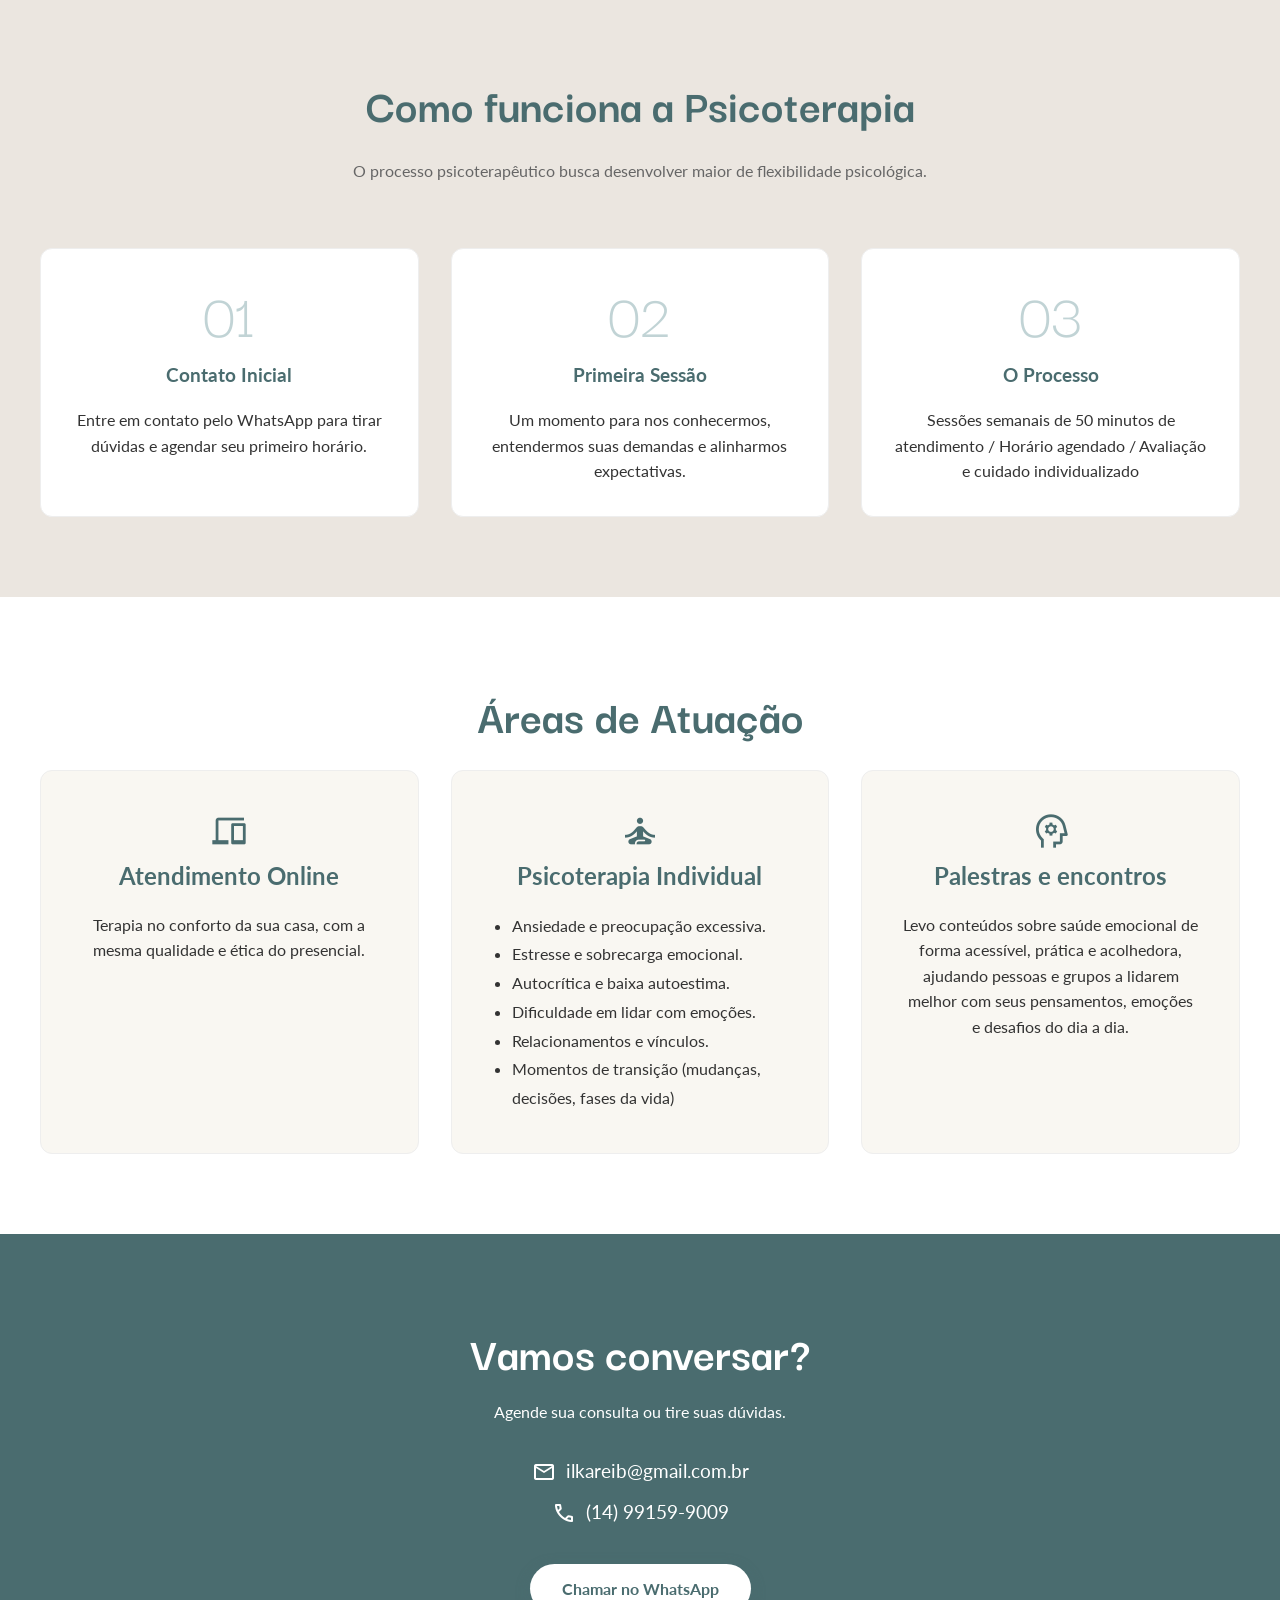
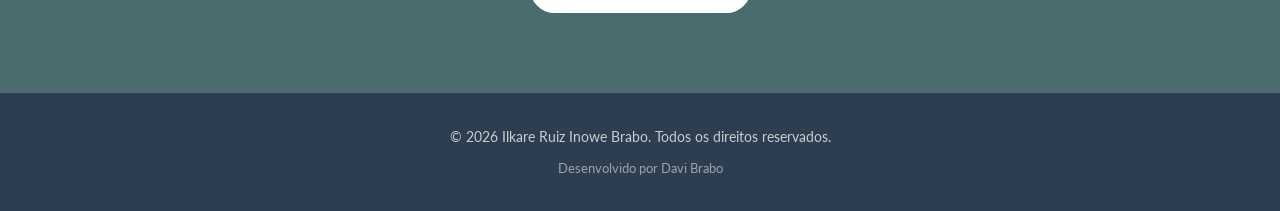
==== commit de656159: "." ====
--- a/content/index.html
+++ b/content/index.html
@@ -4,29 +4,98 @@
 <head>
     <meta charset="UTF-8">
     <meta name="viewport" content="width=device-width, initial-scale=1.0">
+    <link rel="canonical" href="https://www.ilkarepsi.com">
     <link rel="stylesheet" href="estilos/estilo.css">
     <link rel="stylesheet" href="estilos/mediaquery.css">
     <link rel="stylesheet" href="https://fonts.googleapis.com/css2?family=Material+Symbols+Outlined" />
-    <title>Ilkare Ruiz Brabo | Psicóloga Clínica</title>
+    <link rel="shortcut icon" href="imagens/favicon.ico" type="image/x-icon">
+    <title>Ilkare Ruiz Brabo | Psicóloga Clínica | Psicóloga em Marília</title>
     <meta name="google-site-verification" content="JiAU5RhtBglbFpOm03lmIRSncttemw6IICREUOoDnOw" />
 
-    <!--  Descrição do Conteúdo  -->
+    <!-- ===== SEO BÁSICO ===== -->
+    <!-- Diz ao Google qual é o título desta página -->
     <meta name="title" content="Psicóloga Clínica | Terapia Online | Ilkare Psi">
 
+    <!-- Texto que aparece embaixo do título nos resultados do Google (até ~155 caracteres) -->
     <meta name="description"
-        content="Psicóloga clínica especializada em Terapia Cognitivo-Comportamental (TCC) e Terapia de Aceitação e Compromisso (ACT). Atendimento acolhedor para promover bem-estar emocional e qualidade de vida.">
-
+        content="Psicóloga clínica em Marília. Atendimento online especializado em TCC e ACT. Espaço acolhedor para promover bem-estar emocional e qualidade de vida.">
+
+    <!-- Palavras-chave relacionadas ao seu serviço (ajuda menos que antigamente, mas ainda é válido) -->
     <meta name="keywords"
-        content="psicóloga, psicóloga clínica, terapia online, psicoterapia, TCC, ACT, saúde mental, ansiedade, autoestima, bem-estar emocional">
-
-    <!-- Open Graph (WhatsApp, Facebook, Discord etc.) -->
+        content="psicóloga, psicóloga clínica, terapia online, psicoterapia, TCC, ACT, saúde mental, ansiedade, autoestima, bem-estar emocional, psicóloga Marília, terapia Marília">
+
+    <!-- Diz ao Google para indexar a página (aparecer no resultado) e seguir os links dela -->
+    <meta name="robots" content="index, follow">
+
+    <!-- Define a cor da barra do navegador no celular (Android/Chrome) -->
+    <meta name="theme-color" content="#7b6fa0">
+
+    <!-- ===== OPEN GRAPH (Facebook, WhatsApp, LinkedIn, etc.) ===== -->
+    <!-- Quando alguém compartilha o link, essas tags definem o que vai aparecer no preview -->
+
+    <!-- Tipo de conteúdo (website = página comum) -->
     <meta property="og:type" content="website">
-    <meta property="og:url" content="https://davifire-git.github.io/Pessoal/content/index.html">
-    <meta property="og:title" content="Ilkare Psi | Psicóloga Clínica">
+
+    <!-- URL oficial da página -->
+    <meta property="og:url" content="https://www.ilkarepsi.com/">
+
+    <!-- Título que aparece no preview do link compartilhado -->
+    <meta property="og:title" content="Ilkare Ruiz Brabo | Psicóloga Clínica em Marília">
+
+    <!-- Descrição que aparece no preview do link compartilhado -->
     <meta property="og:description"
-        content="Atendimento psicológico acolhedor com foco em saúde emocional, bem-estar e qualidade de vida.">
-    <meta property="og:image"
-        content="https://davifire-git.github.io/Pessoal/content/imagens/ILKARE BRABO - 2025-73.jpg">
+        content="Psicóloga clínica com atendimento online. Especialista em TCC e ACT para promover bem-estar emocional. Agende sua consulta.">
+
+    <!-- Imagem que aparece no preview (IMPORTANTE: crie um arquivo og-image.jpg de 1200x630px com sua foto) -->
+    <meta property="og:image" content="https://www.ilkarepsi.com/imagens/livro.png">
+
+    <!-- Idioma do conteúdo da página -->
+    <meta property="og:locale" content="pt_BR">
+
+    <!-- Nome do site -->
+    <meta property="og:site_name" content="Ilkare Psi">
+
+    <!-- ===== TWITTER CARD (também funciona no X / antigo Twitter) ===== -->
+    <!-- Define o tipo de card: summary_large_image = imagem grande + texto -->
+    <meta name="twitter:card" content="summary_large_image">
+
+    <!-- URL da página -->
+    <meta name="twitter:url" content="https://www.ilkarepsi.com/">
+
+    <!-- Título no card do Twitter -->
+    <meta name="twitter:title" content="Ilkare Ruiz Brabo | Psicóloga Clínica em Marília">
+
+    <!-- Descrição no card do Twitter -->
+    <meta name="twitter:description"
+        content="Psicóloga clínica com atendimento online. Especialista em TCC e ACT para seu bem-estar emocional.">
+
+    <!-- Imagem no card do Twitter (pode ser a mesma do og:image) -->
+    <meta name="twitter:image" content="https://www.ilkarepsi.com/imagens/livro.png">
+
+    <!-- ===== JSON-LD: DADOS ESTRUTURADOS PARA O GOOGLE ===== -->
+    <!-- Esse bloco fala diretamente com o Google em linguagem de máquina -->
+    <!-- Pode ativar recursos especiais nos resultados (rich results) como painel de conhecimento -->
+    <script type="application/ld+json">
+    {
+      "@context": "https://schema.org",
+      "@type": "Person",
+      "name": "Ilkare Ruiz Brabo",
+      "jobTitle": "Psicóloga Clínica",
+      "description": "Psicóloga clínica especializada em TCC e ACT, com atendimento online em Marília .",
+      "url": "https://www.ilkarepsi.com/",
+      "image": "https://www.ilkarepsi.com/imagens/ILKARE%20BRABO%20-%202025-73.jpg",
+      "telephone": "+55-14-99159-9009",
+      "email": "ilkareib@gmail.com.br",
+      "address": {
+        "@type": "PostalAddress",
+        "addressLocality": "Marília",
+        "addressRegion": "SP",
+        "addressCountry": "BR"
+      },
+      "knowsAbout": ["Psicoterapia", "TCC", "ACT", "Saúde Mental", "Ansiedade", "Bem-estar Emocional"]
+    }
+    </script>
+
 
 </head>
 
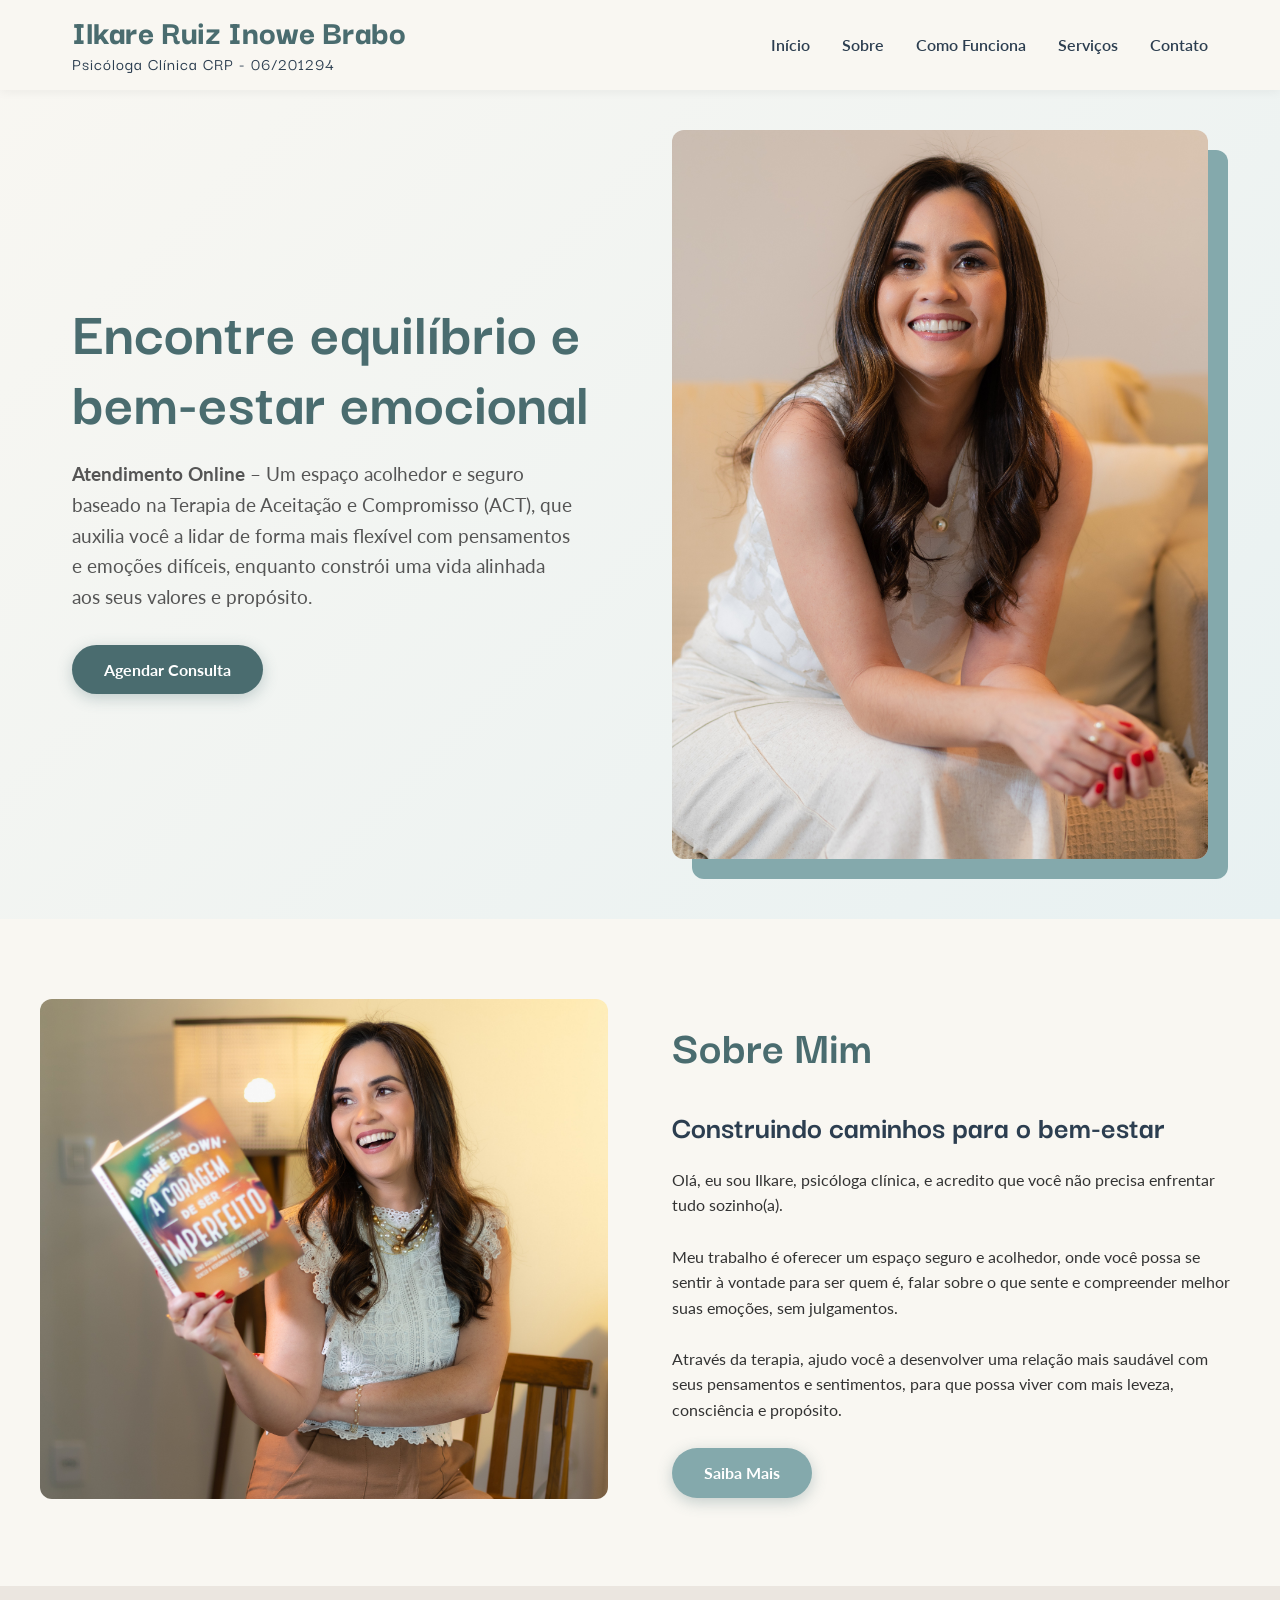
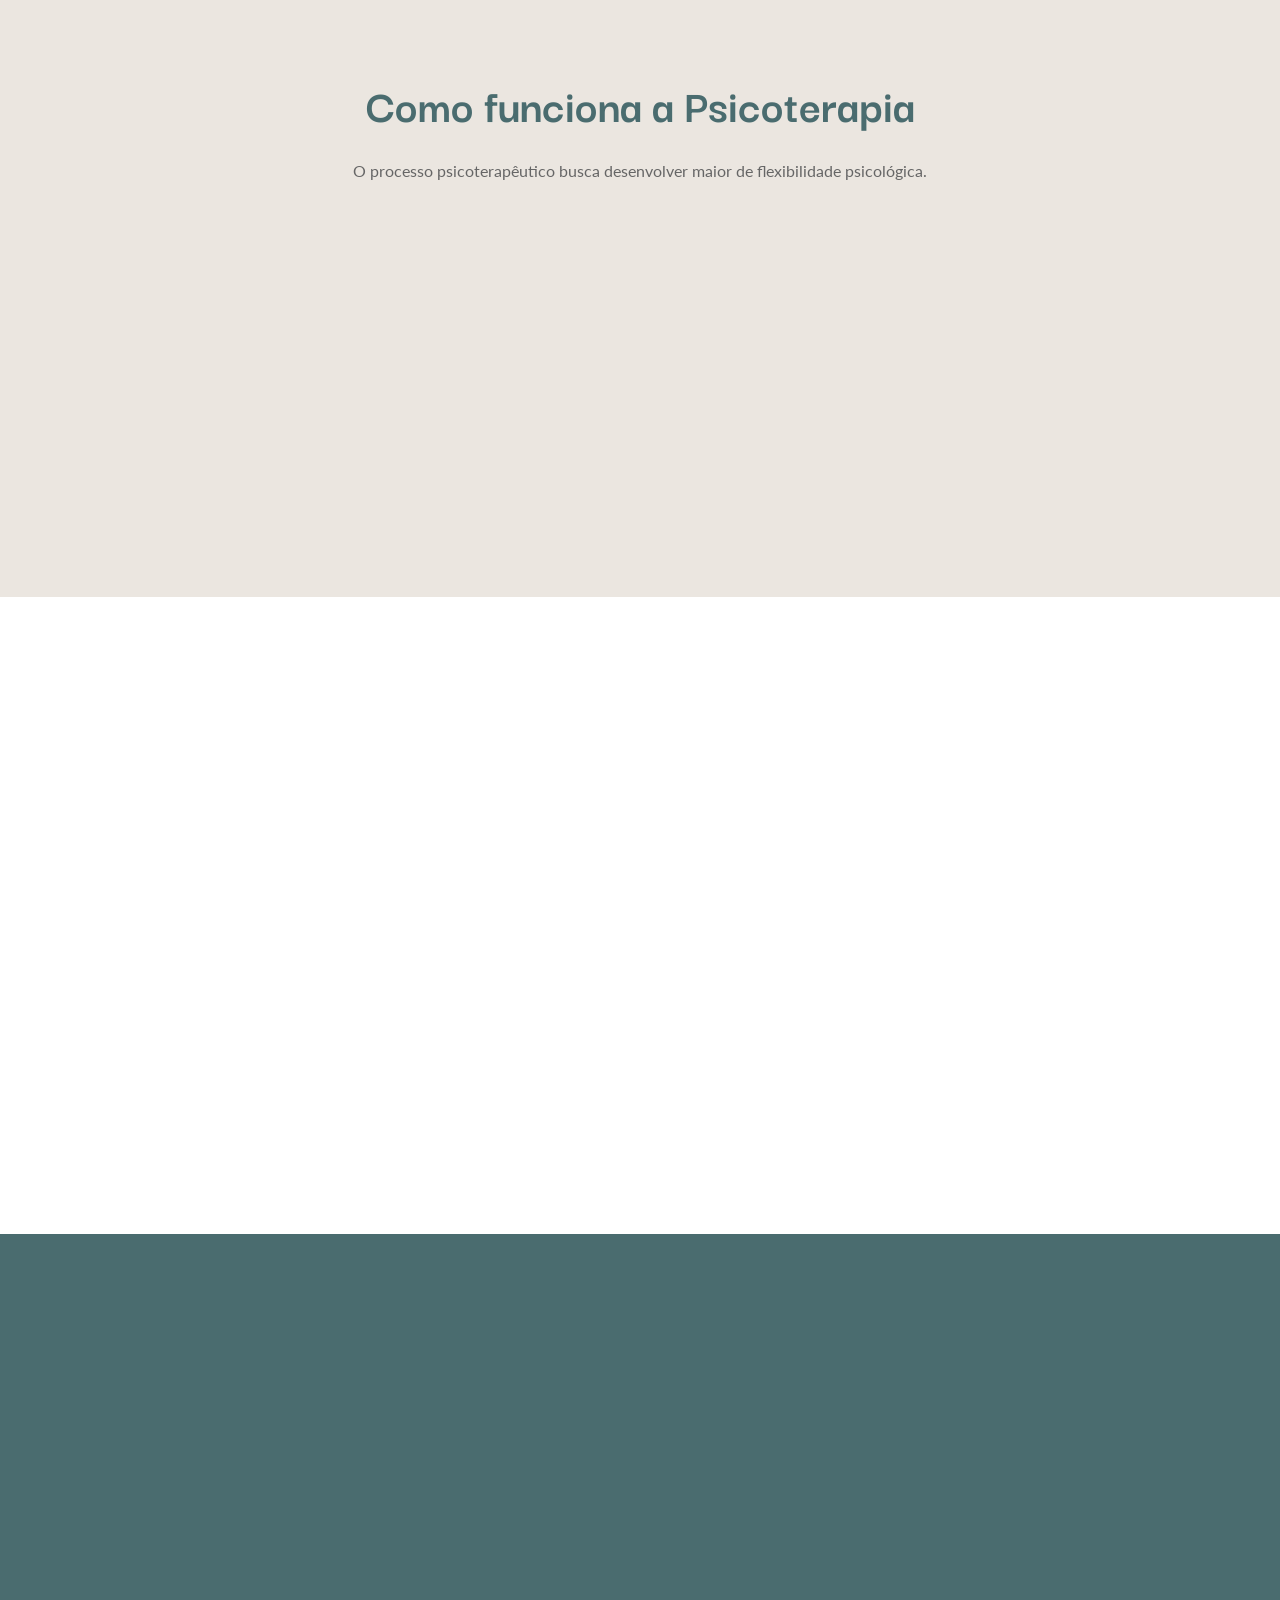
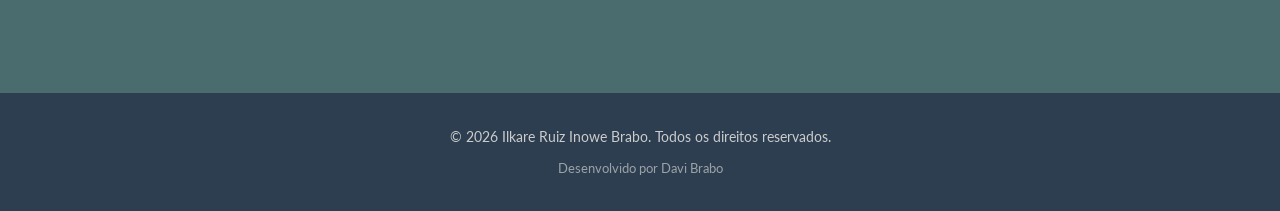
==== commit 97aa7eb2: "." ====
--- a/content/index.html
+++ b/content/index.html
@@ -5,10 +5,24 @@
     <meta charset="UTF-8">
     <meta name="viewport" content="width=device-width, initial-scale=1.0">
     <link rel="canonical" href="https://www.ilkarepsi.com">
+
+    <!-- Indica ao Google onde está o mapa do site (reforça o robots.txt) -->
+    <link rel="sitemap" type="application/xml" href="https://www.ilkarepsi.com/sitemap.xml">
+
+    <!-- Avisa o navegador para se conectar ao Google Fonts antes de precisar, acelerando o carregamento -->
+    <link rel="preconnect" href="https://fonts.googleapis.com">
+    <!-- crossorigin é necessário para fontes que vêm de outro domínio -->
+    <link rel="preconnect" href="https://fonts.gstatic.com" crossorigin>
+
+    <!-- Avisa o navegador para resolver o DNS do WhatsApp antes de precisar (botão de contato) -->
+    <link rel="dns-prefetch" href="https://api.whatsapp.com">
+
     <link rel="stylesheet" href="estilos/estilo.css">
     <link rel="stylesheet" href="estilos/mediaquery.css">
     <link rel="stylesheet" href="https://fonts.googleapis.com/css2?family=Material+Symbols+Outlined" />
     <link rel="shortcut icon" href="imagens/favicon.ico" type="image/x-icon">
+    <!-- apple-touch-icon: ícone que aparece quando o usuário adiciona o site à tela inicial do iPhone -->
+    <link rel="apple-touch-icon" href="imagens/favicon.ico">
     <title>Ilkare Ruiz Brabo | Psicóloga Clínica | Psicóloga em Marília</title>
     <meta name="google-site-verification" content="JiAU5RhtBglbFpOm03lmIRSncttemw6IICREUOoDnOw" />
 
@@ -96,6 +110,50 @@
     }
     </script>
 
+    <!-- ===== FAQ: DADOS ESTRUTURADOS DE PERGUNTAS E RESPOSTAS ===== -->
+    <!-- O Google pode exibir essas perguntas diretamente no resultado de busca (rich result) -->
+    <!-- Isso aumenta muito o espaço ocupado no Google e atrai mais cliques -->
+    <script type="application/ld+json">
+    {
+      "@context": "https://schema.org",
+      "@type": "FAQPage",
+      "mainEntity": [
+        {
+          "@type": "Question",
+          "name": "Como funciona a terapia online?",
+          "acceptedAnswer": {
+            "@type": "Answer",
+            "text": "A terapia online acontece por videochamada, com a mesma qualidade e ética do atendimento presencial. Você precisa apenas de um celular ou computador com internet estável."
+          }
+        },
+        {
+          "@type": "Question",
+          "name": "Qual é a abordagem terapêutica utilizada?",
+          "acceptedAnswer": {
+            "@type": "Answer",
+            "text": "Utilizo a Terapia de Aceitação e Compromisso (ACT) e a Terapia Cognitivo-Comportamental (TCC), abordagens baseadas em evidências científicas que ajudam a desenvolver flexibilidade psicológica."
+          }
+        },
+        {
+          "@type": "Question",
+          "name": "Quanto tempo dura cada sessão?",
+          "acceptedAnswer": {
+            "@type": "Answer",
+            "text": "Cada sessão tem duração de 50 minutos, com frequência semanal, permitindo um acompanhamento contínuo e individualizado."
+          }
+        },
+        {
+          "@type": "Question",
+          "name": "Como agendar uma consulta?",
+          "acceptedAnswer": {
+            "@type": "Answer",
+            "text": "O agendamento é feito pelo WhatsApp: (14) 99159-9009. Entre em contato para tirar dúvidas e marcar seu primeiro horário."
+          }
+        }
+      ]
+    }
+    </script>
+
 
 </head>
 
@@ -136,8 +194,8 @@
             </div>
 
             <div class="inicio-imagem scroll-reveal">
-                <!-- Usando a imagem livro.png temporariamente, mas ideal seria uma foto profissional ou ilustra -->
-                <img src="imagens/ILKARE BRABO - 2025-73.jpg" alt="Ambiente acolhedor de terapia">
+                <!-- loading="eager" na primeira imagem: carrega imediatamente pois está visível logo ao abrir a página -->
+                <img src="imagens/ILKARE BRABO - 2025-73.jpg" alt="Ilkare Ruiz Brabo, psicóloga clínica em Marília, em seu ambiente de atendimento" loading="eager" width="600" height="600">
             </div>
         </div>
     </section>
@@ -145,7 +203,8 @@
     <section id="sobre">
         <div class="sobre-container">
             <div class="sobre-imagem scroll-reveal">
-                <img src="imagens/ILKARE BRABO - 2025-29.jpg" alt="Foto da Psicóloga">
+                <!-- loading="lazy": só carrega essa imagem quando o usuário rolar até ela, economizando dados e acelerando a página -->
+                <img src="imagens/ILKARE BRABO - 2025-29.jpg" alt="Foto de Ilkare Ruiz Brabo, psicóloga clínica especializada em TCC e ACT" loading="lazy" width="500" height="600">
             </div>
             <div class="sobre-texto scroll-reveal">
                 <h2 class="section-title" style="text-align: left;">Sobre Mim</h2>
